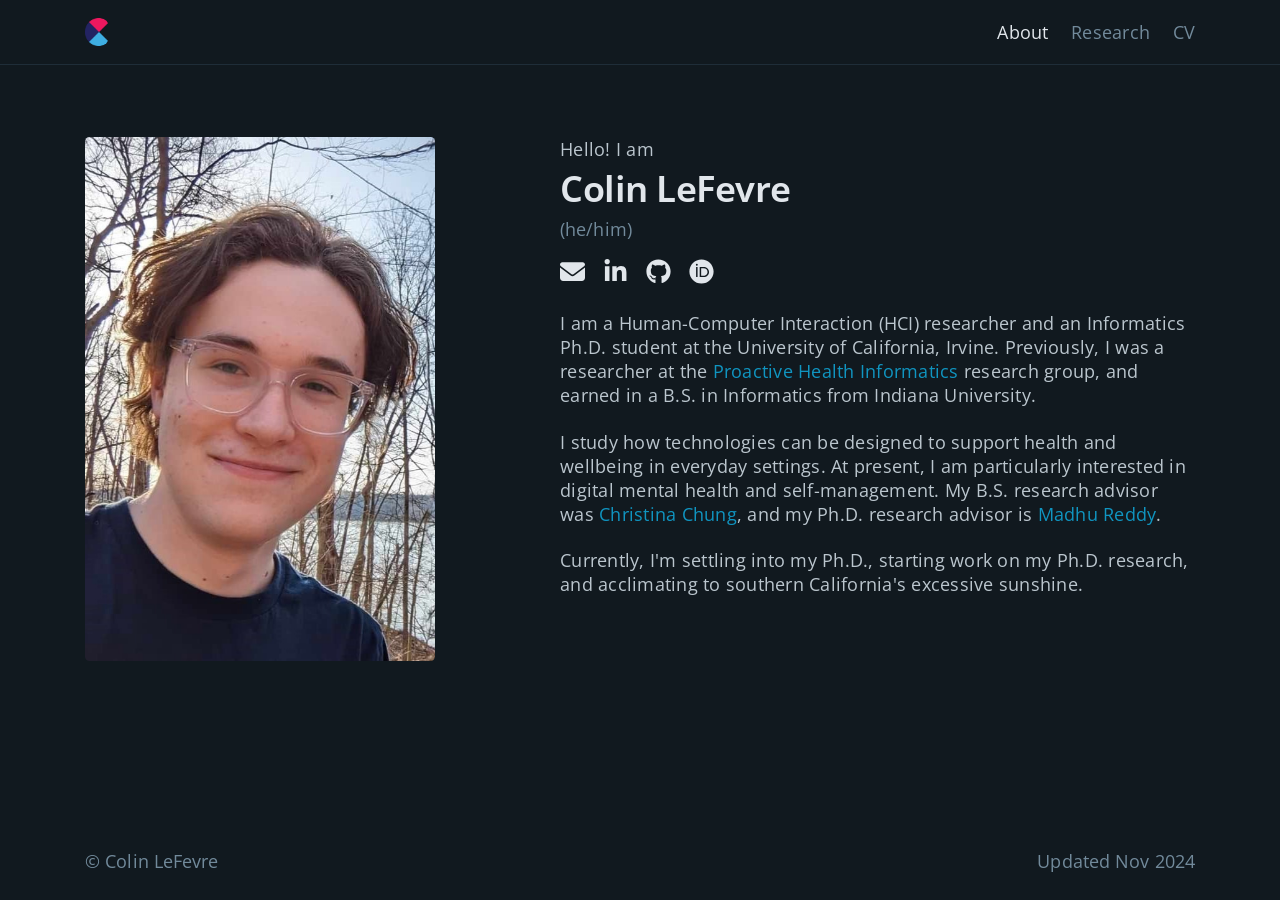
==== index.html @ 342cfa34 "Update from https://github.com/col-lefevre/website-v3/commit/71563615bba9ad2c81a0451882bc8a765fb5120" ====
<!DOCTYPE html>
<html lang="en">
    <head>
        
<meta charset="utf-8"/>
<meta http-equiv="X-UA-Compatible" content="IE=edge">
<meta name="viewport" content="width=device-width, initial-scale=1">
<meta name="description" content="Colin LeFevre's personal website">
<meta name="author" content="Colin LeFevre">


<link rel="icon" type="image/x-icon" href="/assets/images/favicon.ico">
<title>Colin LeFevre</title>


<link rel="stylesheet" href="/css/bootstrap-grid.css">
<link rel="stylesheet" href="/css/base.css">
<link rel="stylesheet" href="/css/navbar.css">
<link rel="stylesheet" href="/css/footer.css">



    <link rel="stylesheet" href="/css/index.css">




<script src="/js/navbar.js" defer></script>
    </head>
    <body>
        <header>
<nav class="desktop tablet" aria-label="Main menu">
    <div class="container-fluid nav-border">
        <div class="container">
            <div class="nav-container">
                <div class="nav-img">
                    <img src="/assets/images/favicon.png" alt="stylized letter C logo">
                </div>
                

<ul class="nav-links">
    
        <li>
            <a href="/" class="active" aria-current="page">About</a>
        </li>
    
        <li>
            <a href="/research" class="" aria-current="false">Research</a>
        </li>
    
    <li>
        <a href="/assets/pdfs/Colin_LeFevre_CV.pdf" target="_blank" rel="noopener noreferrer" aria-label="Curriculum Vitae, opens PDF in new tab">CV</a>
    </li>
</ul>
            </div>
        </div>
    </div>
</nav>


<nav class="mobile" aria-label="Main menu">
    
    <div class="container nav-border" id="mobile-nav-wrap">
        <div class="nav-container">
            <div class="nav-img">
                <img src="/assets/images/favicon.png" alt="stylized letter C logo">
            </div>
            <div id="nav-mobile-bars">
                <svg class="svg-nav" xmlns="http://www.w3.org/2000/svg" viewBox="0 0 448 512" aria-hidden="true">
    <path opacity="1" fill="currentColor" d="M0 96C0 78.3 14.3 64 32 64H416c17.7 0 32 14.3 32 32s-14.3 32-32 32H32C14.3 128 0 113.7 0 96zM0 256c0-17.7 14.3-32 32-32H416c17.7 0 32 14.3 32 32s-14.3 32-32 32H32c-17.7 0-32-14.3-32-32zM448 416c0 17.7-14.3 32-32 32H32c-17.7 0-32-14.3-32-32s14.3-32 32-32H416c17.7 0 32 14.3 32 32z"/>
</svg>
            </div>
        </div>
    </div>
    
    <div id="mobile-nav-spacer"></div>
    
    <div id="popout" class="container hide">
        <div id="nav-mobile-x">
            <svg class="svg-nav" xmlns="http://www.w3.org/2000/svg" viewBox="0 0 384 512" aria-hidden="true">
    <path fill="currentColor" opacity="1" d="M342.6 150.6c12.5-12.5 12.5-32.8 0-45.3s-32.8-12.5-45.3 0L192 210.7 86.6 105.4c-12.5-12.5-32.8-12.5-45.3 0s-12.5 32.8 0 45.3L146.7 256 41.4 361.4c-12.5 12.5-12.5 32.8 0 45.3s32.8 12.5 45.3 0L192 301.3 297.4 406.6c12.5 12.5 32.8 12.5 45.3 0s12.5-32.8 0-45.3L237.3 256 342.6 150.6z"/>
</svg>
        </div>
        

<ul class="nav-links">
    
        <li>
            <a href="/" class="active" aria-current="page">About</a>
        </li>
    
        <li>
            <a href="/research" class="" aria-current="false">Research</a>
        </li>
    
    <li>
        <a href="/assets/pdfs/Colin_LeFevre_CV.pdf" target="_blank" rel="noopener noreferrer" aria-label="Curriculum Vitae, opens PDF in new tab">CV</a>
    </li>
</ul>
    </div>
</nav></header>
        <main>
            <div class="container" id="content-wrap">
                










<div class="row desktop">
    <div class="col-lg-4">
        <img src="assets/images/headshot/2x3.jpg" class="img-fluid" alt="Colin LeFevre standing in a forest on a sunny day">
    </div>
    <div class="col-lg-7 offset-1">
        
    <h1>
        <div class="intro">
            <p>Hello! I am</p>
            <div class="h1">Colin LeFevre</div>
            <div class="subtitle">(he/him)</div>
        </div class="intro">
    </h1>

        
    <div class="icons">
        <a href="mailto:lefevrec@uci.edu" title="Email"><svg class="svg-general" xmlns="http://www.w3.org/2000/svg" height="16" width="16" viewBox="0 0 512 512" aria-hidden="true">
    <path fill="currentColor" opacity="1" d="M48 64C21.5 64 0 85.5 0 112c0 15.1 7.1 29.3 19.2 38.4L236.8 313.6c11.4 8.5 27 8.5 38.4 0L492.8 150.4c12.1-9.1 19.2-23.3 19.2-38.4c0-26.5-21.5-48-48-48H48zM0 176V384c0 35.3 28.7 64 64 64H448c35.3 0 64-28.7 64-64V176L294.4 339.2c-22.8 17.1-54 17.1-76.8 0L0 176z"/>
</svg>
            <span class="sr-only">Email</span></a>
        <a href="https://www.linkedin.com/in/colin-lefevre/" title="LinkedIn"><svg class="svg-general" xmlns="http://www.w3.org/2000/svg" height="16" width="14" viewBox="0 0 448 512" aria-hidden="true">
    <path fill="currentColor" opacity="1" d="M100.3 448H7.4V148.9h92.9zM53.8 108.1C24.1 108.1 0 83.5 0 53.8a53.8 53.8 0 0 1 107.6 0c0 29.7-24.1 54.3-53.8 54.3zM447.9 448h-92.7V302.4c0-34.7-.7-79.2-48.3-79.2-48.3 0-55.7 37.7-55.7 76.7V448h-92.8V148.9h89.1v40.8h1.3c12.4-23.5 42.7-48.3 87.9-48.3 94 0 111.3 61.9 111.3 142.3V448z"/>
</svg>
            <span class="sr-only">LinkedIn</span></a>
        <a href="https://github.com/col-lefevre" title="Github"><svg xmlns="http://www.w3.org/2000/svg" height="16" width="15.5" viewBox="0 0 496 512" class="svg-general" aria-hidden="true">
    <path fill="currentColor" opacity="1" d="M165.9 397.4c0 2-2.3 3.6-5.2 3.6-3.3 .3-5.6-1.3-5.6-3.6 0-2 2.3-3.6 5.2-3.6 3-.3 5.6 1.3 5.6 3.6zm-31.1-4.5c-.7 2 1.3 4.3 4.3 4.9 2.6 1 5.6 0 6.2-2s-1.3-4.3-4.3-5.2c-2.6-.7-5.5 .3-6.2 2.3zm44.2-1.7c-2.9 .7-4.9 2.6-4.6 4.9 .3 2 2.9 3.3 5.9 2.6 2.9-.7 4.9-2.6 4.6-4.6-.3-1.9-3-3.2-5.9-2.9zM244.8 8C106.1 8 0 113.3 0 252c0 110.9 69.8 205.8 169.5 239.2 12.8 2.3 17.3-5.6 17.3-12.1 0-6.2-.3-40.4-.3-61.4 0 0-70 15-84.7-29.8 0 0-11.4-29.1-27.8-36.6 0 0-22.9-15.7 1.6-15.4 0 0 24.9 2 38.6 25.8 21.9 38.6 58.6 27.5 72.9 20.9 2.3-16 8.8-27.1 16-33.7-55.9-6.2-112.3-14.3-112.3-110.5 0-27.5 7.6-41.3 23.6-58.9-2.6-6.5-11.1-33.3 2.6-67.9 20.9-6.5 69 27 69 27 20-5.6 41.5-8.5 62.8-8.5s42.8 2.9 62.8 8.5c0 0 48.1-33.6 69-27 13.7 34.7 5.2 61.4 2.6 67.9 16 17.7 25.8 31.5 25.8 58.9 0 96.5-58.9 104.2-114.8 110.5 9.2 7.9 17 22.9 17 46.4 0 33.7-.3 75.4-.3 83.6 0 6.5 4.6 14.4 17.3 12.1C428.2 457.8 496 362.9 496 252 496 113.3 383.5 8 244.8 8zM97.2 352.9c-1.3 1-1 3.3 .7 5.2 1.6 1.6 3.9 2.3 5.2 1 1.3-1 1-3.3-.7-5.2-1.6-1.6-3.9-2.3-5.2-1zm-10.8-8.1c-.7 1.3 .3 2.9 2.3 3.9 1.6 1 3.6 .7 4.3-.7 .7-1.3-.3-2.9-2.3-3.9-2-.6-3.6-.3-4.3 .7zm32.4 35.6c-1.6 1.3-1 4.3 1.3 6.2 2.3 2.3 5.2 2.6 6.5 1 1.3-1.3 .7-4.3-1.3-6.2-2.2-2.3-5.2-2.6-6.5-1zm-11.4-14.7c-1.6 1-1.6 3.6 0 5.9 1.6 2.3 4.3 3.3 5.6 2.3 1.6-1.3 1.6-3.9 0-6.2-1.4-2.3-4-3.3-5.6-2z"/>
</svg>
            <span class="sr-only">Github</span></a>
        <a href="https://orcid.org/0000-0001-6453-7251" title="ORCID"><svg class="svg-general" xmlns="http://www.w3.org/2000/svg" height="16" width="16" viewBox="0 0 512 512" aria-hidden="true">
    <path fill="currentColor" opacity="1" d="M294.8 188.2h-45.9V342h47.5c67.6 0 83.1-51.3 83.1-76.9 0-41.6-26.5-76.9-84.7-76.9zM256 8C119 8 8 119 8 256s111 248 248 248 248-111 248-248S393 8 256 8zm-80.8 360.8h-29.8v-207.5h29.8zm-14.9-231.1a19.6 19.6 0 1 1 19.6-19.6 19.6 19.6 0 0 1 -19.6 19.6zM300 369h-81V161.3h80.6c76.7 0 110.4 54.8 110.4 103.9C410 318.4 368.4 369 300 369z"/>
</svg>
            <span class="sr-only">ORCID</span></a>
    </div class="icons">

        
    <div class="desc">
        <p>I am a Human-Computer Interaction (HCI) researcher and an Informatics Ph.D. student at the University of California, Irvine. Previously, I was a researcher at the <a href="https://prohealth.luddy.indiana.edu/">Proactive Health Informatics</a> research group, and earned in a B.S. in Informatics from Indiana University.</p>

        <p>I study how technologies can be designed to support health and wellbeing in everyday settings. At present, I am particularly interested in digital mental health and self-management. My B.S. research advisor was <a href="http://cfchung.com">Christina Chung</a>, and my Ph.D. research advisor is <a href="https://www.informatics.uci.edu/explore/faculty-profiles/madhu-reddy/">Madhu Reddy</a>.</p>

        <p>Currently, I'm settling into my Ph.D., starting work on my Ph.D. research, and acclimating to southern California's excessive sunshine.</p>
    </div>

    </div>
</div>


<div class="row tablet">
    <div class="col-sm-5">
        <img src="assets/images/headshot/1x1.jpg" class="img-fluid" alt="Colin LeFevre standing in a forest on a sunny day">
    </div>
    <div class="col-sm-6 offset-1">
        <div class="vertical-center">
            
    <h1>
        <div class="intro">
            <p>Hello! I am</p>
            <div class="h1">Colin LeFevre</div>
            <div class="subtitle">(he/him)</div>
        </div class="intro">
    </h1>

            
    <div class="icons">
        <a href="mailto:lefevrec@uci.edu" title="Email"><svg class="svg-general" xmlns="http://www.w3.org/2000/svg" height="16" width="16" viewBox="0 0 512 512" aria-hidden="true">
    <path fill="currentColor" opacity="1" d="M48 64C21.5 64 0 85.5 0 112c0 15.1 7.1 29.3 19.2 38.4L236.8 313.6c11.4 8.5 27 8.5 38.4 0L492.8 150.4c12.1-9.1 19.2-23.3 19.2-38.4c0-26.5-21.5-48-48-48H48zM0 176V384c0 35.3 28.7 64 64 64H448c35.3 0 64-28.7 64-64V176L294.4 339.2c-22.8 17.1-54 17.1-76.8 0L0 176z"/>
</svg>
            <span class="sr-only">Email</span></a>
        <a href="https://www.linkedin.com/in/colin-lefevre/" title="LinkedIn"><svg class="svg-general" xmlns="http://www.w3.org/2000/svg" height="16" width="14" viewBox="0 0 448 512" aria-hidden="true">
    <path fill="currentColor" opacity="1" d="M100.3 448H7.4V148.9h92.9zM53.8 108.1C24.1 108.1 0 83.5 0 53.8a53.8 53.8 0 0 1 107.6 0c0 29.7-24.1 54.3-53.8 54.3zM447.9 448h-92.7V302.4c0-34.7-.7-79.2-48.3-79.2-48.3 0-55.7 37.7-55.7 76.7V448h-92.8V148.9h89.1v40.8h1.3c12.4-23.5 42.7-48.3 87.9-48.3 94 0 111.3 61.9 111.3 142.3V448z"/>
</svg>
            <span class="sr-only">LinkedIn</span></a>
        <a href="https://github.com/col-lefevre" title="Github"><svg xmlns="http://www.w3.org/2000/svg" height="16" width="15.5" viewBox="0 0 496 512" class="svg-general" aria-hidden="true">
    <path fill="currentColor" opacity="1" d="M165.9 397.4c0 2-2.3 3.6-5.2 3.6-3.3 .3-5.6-1.3-5.6-3.6 0-2 2.3-3.6 5.2-3.6 3-.3 5.6 1.3 5.6 3.6zm-31.1-4.5c-.7 2 1.3 4.3 4.3 4.9 2.6 1 5.6 0 6.2-2s-1.3-4.3-4.3-5.2c-2.6-.7-5.5 .3-6.2 2.3zm44.2-1.7c-2.9 .7-4.9 2.6-4.6 4.9 .3 2 2.9 3.3 5.9 2.6 2.9-.7 4.9-2.6 4.6-4.6-.3-1.9-3-3.2-5.9-2.9zM244.8 8C106.1 8 0 113.3 0 252c0 110.9 69.8 205.8 169.5 239.2 12.8 2.3 17.3-5.6 17.3-12.1 0-6.2-.3-40.4-.3-61.4 0 0-70 15-84.7-29.8 0 0-11.4-29.1-27.8-36.6 0 0-22.9-15.7 1.6-15.4 0 0 24.9 2 38.6 25.8 21.9 38.6 58.6 27.5 72.9 20.9 2.3-16 8.8-27.1 16-33.7-55.9-6.2-112.3-14.3-112.3-110.5 0-27.5 7.6-41.3 23.6-58.9-2.6-6.5-11.1-33.3 2.6-67.9 20.9-6.5 69 27 69 27 20-5.6 41.5-8.5 62.8-8.5s42.8 2.9 62.8 8.5c0 0 48.1-33.6 69-27 13.7 34.7 5.2 61.4 2.6 67.9 16 17.7 25.8 31.5 25.8 58.9 0 96.5-58.9 104.2-114.8 110.5 9.2 7.9 17 22.9 17 46.4 0 33.7-.3 75.4-.3 83.6 0 6.5 4.6 14.4 17.3 12.1C428.2 457.8 496 362.9 496 252 496 113.3 383.5 8 244.8 8zM97.2 352.9c-1.3 1-1 3.3 .7 5.2 1.6 1.6 3.9 2.3 5.2 1 1.3-1 1-3.3-.7-5.2-1.6-1.6-3.9-2.3-5.2-1zm-10.8-8.1c-.7 1.3 .3 2.9 2.3 3.9 1.6 1 3.6 .7 4.3-.7 .7-1.3-.3-2.9-2.3-3.9-2-.6-3.6-.3-4.3 .7zm32.4 35.6c-1.6 1.3-1 4.3 1.3 6.2 2.3 2.3 5.2 2.6 6.5 1 1.3-1.3 .7-4.3-1.3-6.2-2.2-2.3-5.2-2.6-6.5-1zm-11.4-14.7c-1.6 1-1.6 3.6 0 5.9 1.6 2.3 4.3 3.3 5.6 2.3 1.6-1.3 1.6-3.9 0-6.2-1.4-2.3-4-3.3-5.6-2z"/>
</svg>
            <span class="sr-only">Github</span></a>
        <a href="https://orcid.org/0000-0001-6453-7251" title="ORCID"><svg class="svg-general" xmlns="http://www.w3.org/2000/svg" height="16" width="16" viewBox="0 0 512 512" aria-hidden="true">
    <path fill="currentColor" opacity="1" d="M294.8 188.2h-45.9V342h47.5c67.6 0 83.1-51.3 83.1-76.9 0-41.6-26.5-76.9-84.7-76.9zM256 8C119 8 8 119 8 256s111 248 248 248 248-111 248-248S393 8 256 8zm-80.8 360.8h-29.8v-207.5h29.8zm-14.9-231.1a19.6 19.6 0 1 1 19.6-19.6 19.6 19.6 0 0 1 -19.6 19.6zM300 369h-81V161.3h80.6c76.7 0 110.4 54.8 110.4 103.9C410 318.4 368.4 369 300 369z"/>
</svg>
            <span class="sr-only">ORCID</span></a>
    </div class="icons">

        </div>
    </div>
    <div class="col-sm-12">
        
    <div class="desc">
        <p>I am a Human-Computer Interaction (HCI) researcher and an Informatics Ph.D. student at the University of California, Irvine. Previously, I was a researcher at the <a href="https://prohealth.luddy.indiana.edu/">Proactive Health Informatics</a> research group, and earned in a B.S. in Informatics from Indiana University.</p>

        <p>I study how technologies can be designed to support health and wellbeing in everyday settings. At present, I am particularly interested in digital mental health and self-management. My B.S. research advisor was <a href="http://cfchung.com">Christina Chung</a>, and my Ph.D. research advisor is <a href="https://www.informatics.uci.edu/explore/faculty-profiles/madhu-reddy/">Madhu Reddy</a>.</p>

        <p>Currently, I'm settling into my Ph.D., starting work on my Ph.D. research, and acclimating to southern California's excessive sunshine.</p>
    </div>

    </div>
</div>


<div class="row mobile">
    <div class="col-12">
        <img src="assets/images/headshot/16x9.jpg" class="img-fluid" alt="Colin LeFevre standing in a forest on a sunny day">
    </div>
    <div class="col-12">
        
    <h1>
        <div class="intro">
            <p>Hello! I am</p>
            <div class="h1">Colin LeFevre</div>
            <div class="subtitle">(he/him)</div>
        </div class="intro">
    </h1>

        
    <div class="icons">
        <a href="mailto:lefevrec@uci.edu" title="Email"><svg class="svg-general" xmlns="http://www.w3.org/2000/svg" height="16" width="16" viewBox="0 0 512 512" aria-hidden="true">
    <path fill="currentColor" opacity="1" d="M48 64C21.5 64 0 85.5 0 112c0 15.1 7.1 29.3 19.2 38.4L236.8 313.6c11.4 8.5 27 8.5 38.4 0L492.8 150.4c12.1-9.1 19.2-23.3 19.2-38.4c0-26.5-21.5-48-48-48H48zM0 176V384c0 35.3 28.7 64 64 64H448c35.3 0 64-28.7 64-64V176L294.4 339.2c-22.8 17.1-54 17.1-76.8 0L0 176z"/>
</svg>
            <span class="sr-only">Email</span></a>
        <a href="https://www.linkedin.com/in/colin-lefevre/" title="LinkedIn"><svg class="svg-general" xmlns="http://www.w3.org/2000/svg" height="16" width="14" viewBox="0 0 448 512" aria-hidden="true">
    <path fill="currentColor" opacity="1" d="M100.3 448H7.4V148.9h92.9zM53.8 108.1C24.1 108.1 0 83.5 0 53.8a53.8 53.8 0 0 1 107.6 0c0 29.7-24.1 54.3-53.8 54.3zM447.9 448h-92.7V302.4c0-34.7-.7-79.2-48.3-79.2-48.3 0-55.7 37.7-55.7 76.7V448h-92.8V148.9h89.1v40.8h1.3c12.4-23.5 42.7-48.3 87.9-48.3 94 0 111.3 61.9 111.3 142.3V448z"/>
</svg>
            <span class="sr-only">LinkedIn</span></a>
        <a href="https://github.com/col-lefevre" title="Github"><svg xmlns="http://www.w3.org/2000/svg" height="16" width="15.5" viewBox="0 0 496 512" class="svg-general" aria-hidden="true">
    <path fill="currentColor" opacity="1" d="M165.9 397.4c0 2-2.3 3.6-5.2 3.6-3.3 .3-5.6-1.3-5.6-3.6 0-2 2.3-3.6 5.2-3.6 3-.3 5.6 1.3 5.6 3.6zm-31.1-4.5c-.7 2 1.3 4.3 4.3 4.9 2.6 1 5.6 0 6.2-2s-1.3-4.3-4.3-5.2c-2.6-.7-5.5 .3-6.2 2.3zm44.2-1.7c-2.9 .7-4.9 2.6-4.6 4.9 .3 2 2.9 3.3 5.9 2.6 2.9-.7 4.9-2.6 4.6-4.6-.3-1.9-3-3.2-5.9-2.9zM244.8 8C106.1 8 0 113.3 0 252c0 110.9 69.8 205.8 169.5 239.2 12.8 2.3 17.3-5.6 17.3-12.1 0-6.2-.3-40.4-.3-61.4 0 0-70 15-84.7-29.8 0 0-11.4-29.1-27.8-36.6 0 0-22.9-15.7 1.6-15.4 0 0 24.9 2 38.6 25.8 21.9 38.6 58.6 27.5 72.9 20.9 2.3-16 8.8-27.1 16-33.7-55.9-6.2-112.3-14.3-112.3-110.5 0-27.5 7.6-41.3 23.6-58.9-2.6-6.5-11.1-33.3 2.6-67.9 20.9-6.5 69 27 69 27 20-5.6 41.5-8.5 62.8-8.5s42.8 2.9 62.8 8.5c0 0 48.1-33.6 69-27 13.7 34.7 5.2 61.4 2.6 67.9 16 17.7 25.8 31.5 25.8 58.9 0 96.5-58.9 104.2-114.8 110.5 9.2 7.9 17 22.9 17 46.4 0 33.7-.3 75.4-.3 83.6 0 6.5 4.6 14.4 17.3 12.1C428.2 457.8 496 362.9 496 252 496 113.3 383.5 8 244.8 8zM97.2 352.9c-1.3 1-1 3.3 .7 5.2 1.6 1.6 3.9 2.3 5.2 1 1.3-1 1-3.3-.7-5.2-1.6-1.6-3.9-2.3-5.2-1zm-10.8-8.1c-.7 1.3 .3 2.9 2.3 3.9 1.6 1 3.6 .7 4.3-.7 .7-1.3-.3-2.9-2.3-3.9-2-.6-3.6-.3-4.3 .7zm32.4 35.6c-1.6 1.3-1 4.3 1.3 6.2 2.3 2.3 5.2 2.6 6.5 1 1.3-1.3 .7-4.3-1.3-6.2-2.2-2.3-5.2-2.6-6.5-1zm-11.4-14.7c-1.6 1-1.6 3.6 0 5.9 1.6 2.3 4.3 3.3 5.6 2.3 1.6-1.3 1.6-3.9 0-6.2-1.4-2.3-4-3.3-5.6-2z"/>
</svg>
            <span class="sr-only">Github</span></a>
        <a href="https://orcid.org/0000-0001-6453-7251" title="ORCID"><svg class="svg-general" xmlns="http://www.w3.org/2000/svg" height="16" width="16" viewBox="0 0 512 512" aria-hidden="true">
    <path fill="currentColor" opacity="1" d="M294.8 188.2h-45.9V342h47.5c67.6 0 83.1-51.3 83.1-76.9 0-41.6-26.5-76.9-84.7-76.9zM256 8C119 8 8 119 8 256s111 248 248 248 248-111 248-248S393 8 256 8zm-80.8 360.8h-29.8v-207.5h29.8zm-14.9-231.1a19.6 19.6 0 1 1 19.6-19.6 19.6 19.6 0 0 1 -19.6 19.6zM300 369h-81V161.3h80.6c76.7 0 110.4 54.8 110.4 103.9C410 318.4 368.4 369 300 369z"/>
</svg>
            <span class="sr-only">ORCID</span></a>
    </div class="icons">

        
    <div class="desc">
        <p>I am a Human-Computer Interaction (HCI) researcher and an Informatics Ph.D. student at the University of California, Irvine. Previously, I was a researcher at the <a href="https://prohealth.luddy.indiana.edu/">Proactive Health Informatics</a> research group, and earned in a B.S. in Informatics from Indiana University.</p>

        <p>I study how technologies can be designed to support health and wellbeing in everyday settings. At present, I am particularly interested in digital mental health and self-management. My B.S. research advisor was <a href="http://cfchung.com">Christina Chung</a>, and my Ph.D. research advisor is <a href="https://www.informatics.uci.edu/explore/faculty-profiles/madhu-reddy/">Madhu Reddy</a>.</p>

        <p>Currently, I'm settling into my Ph.D., starting work on my Ph.D. research, and acclimating to southern California's excessive sunshine.</p>
    </div>

    </div>
</div>
            </div>
        </main>
        <footer><div class="container">
    <div class="row-xs12">
        <div class="footer-flex">
            <div>&copy; Colin LeFevre</div>
            <div>Updated Nov 2024</div>
        </div>
    </div>
</div></footer>
    </main>
</body>
</html>
---- css/base.css ----
/* Fonts */
:root {
    --background-color: #11191f;
    --border-color: #1f2d38;
    --popout-color: #141e26;
    --text-color: #bbc6ce;
    --subtitle-color: #728a9b;
    --subtitle-hover-color: #86a2b6;
    --heading-color: #e1e6eb;
    --heading-hover-color: #fff;
    --link-color: #1095c1;
    --link-hover-color: #19b3e6;
    --button-color: #4f6372;
    --button-hover-color: #5f788b;
    --main-font-size: 18px;
    --nav-gap: 1.25rem;
    --transition-delay: 0.2s;
    --transition-style: ease-in-out;
    /* Colors from PicoCSS Dark mode */
    /* 
    Old subtitle: #596b78
    Old subtitle hover: #73828c, 
    */
}

@font-face {
    font-family: "OpenSans-Var";
    src: url("../assets/fonts/OpenSans-VariableFont_wdth,wght.ttf") format("truetype");
    font-display: swap;
}

html {
    background-color: var(--background-color);
    font-family: "OpenSans-Var", sans-serif;
}

body {
    font-size: 1rem;
    color: var(--text-color);
    font-variation-settings: "wght" 400, "wdth" 100;
    letter-spacing: 0.25px;
    margin: 0px;
}

nav {
    font-size: 1rem;
}

.subtitle {
    color: var(--subtitle-color);
    letter-spacing: 0.1px;
    /* Inherits rest from <body> */
}

.h1 {
    font-size: 2rem;
    color: var(--heading-color);
    font-variation-settings: "wght" 650, "wdth" 100;
    letter-spacing: -0.5px;
    display: block;
}

.h2 {
    font-size: 1.5rem;
    color: var(--heading-color);
    font-variation-settings: "wght" 550, "wdth" 100;
    letter-spacing: -0.5px;
    display: block;
}

a {
    color: var(--link-color);
    text-decoration: none;
    transition: all var(--transition-delay) var(--transition-style);
}

a:hover {
    color: var(--link-hover-color);
}

/* BOOTSTRAP GRID HELPERS
 
Mobile - "extra small", <576px
Tablet - "small + medium", <992px & >=576px
Desktop - "large + extra large"+, >=992px

https://getbootstrap.com/docs/4.0/layout/grid/
*/

.mobile {
    display: none;
}

.tablet {
    display: none;
}

.desktop {
    display: none;
}

/* Desktop */
@media (min-width: 992px) {
    .desktop {
        display: flex;
    }
    html {
        font-size: calc(var(--main-font-size) * 1);
    }
    #content-wrap {
        margin-top: 4rem;
    }
}

/* Tablet */
@media (min-width: 576px) and (max-width: 991px) {
    .tablet {
        display: flex;
    }
    html {
        font-size: calc(var(--main-font-size) * 1);
    }
    #content-wrap {
        margin-top: 3rem;
    }
}

/* Mobile */
@media (max-width: 575px) {
    .mobile {
        display: flex;
    }
    html {
        font-size: calc(var(--main-font-size) * 0.9);
    }
    #content-wrap {
        margin-top: 2rem;
    }
}

/* IMAGES */
img {
    border-radius: 0.25rem;
}

.tablet img,
.mobile img {
    border-radius: 0.5rem;
}

.img-fluid {
    max-width: 100%;
    height: auto;
    object-fit: cover;
}

/* DEPRECATED - Can't get to work on Firefox :( */
/* .crop-1x1 {
    aspect-ratio: 1 / 1;
}

.crop-3x2 {
    aspect-ratio: 3 / 2;
}

.crop-2x3 {
    aspect-ratio: 2 / 3;
}

.crop-16x9 {
    aspect-ratio: 16 / 9;
} */

/* MISC */
p {
    margin: 1.25rem 0rem;
}

.vertical-center {
    height: 100%;
    justify-content: center;
    display: flex;
    flex-direction: column;
}

/* SCROLLBAR */
/* WebKit Browsers (Chrome, Safari) */
::-webkit-scrollbar {
    width: 0.5rem; 
}

::-webkit-scrollbar-thumb {
    background-color: var(--border-color);
    border-radius: 1rem;/
}

::-webkit-scrollbar-track {
    background-color: none;
}

/* ACCESSIBILITY */
/* Source: https://kittygiraudel.com/2016/10/13/css-hide-and-seek/ */
.sr-only {
    border: 0 !important;
    clip: rect(1px, 1px, 1px, 1px) !important;
    -webkit-clip-path: inset(50%) !important;
    clip-path: inset(50%) !important;
    height: 1px !important;
    overflow: hidden !important;
    margin: -1px !important;
    padding: 0 !important;
    position: absolute !important;
    width: 1px !important;
    white-space: nowrap !important;
}

/* Reset heading tags so they can flexibly be used for screen reading */
h1, h2, h3, h4, h5, h6 {
    font-size: inherit;
    font-weight: inherit;
    margin: 0;
    padding: 0;
}

/* Visually show focus */
a:focus {
    text-decoration: underline;
}
---- css/navbar.css ----
:root {
    --mobile-nav-height: 64px;
}

/* UNIVERSAL  */
.nav-container {
    display: flex;
    flex-flow: row wrap;
    align-items: center;
    justify-content: space-between;
}

/* MOBILE VS DESKTOP */
.desktop .nav-container,
.tablet .nav-container {
    margin: 1rem 0rem;
}

.mobile .nav-container {
    margin: 0rem;
    height: calc(
        var(--mobile-nav-height) - 1.5px
    ); /* Subtract .nav-border thickness */
}

.nav-border {
    border-bottom: 1.5px solid var(--border-color);
}

.desktop .nav-links {
    display: flex;
    flex-flow: row wrap;
    align-items: center;
    gap: var(--nav-gap);
}

.mobile .nav-links {
    display: flex;
    flex-flow: column wrap;
    align-items: flex-start;
    gap: var(--nav-gap);
}

.desktop .nav-img {
    /* Width manually scaled based on desired height + PNG height */
    height: 27.5px;
    width: calc((278 / 325) * 27.5) px; /* Maybe needed for Safari? */
}

.mobile .nav-img {
    /* Width manually scaled based on desired height + PNG height */
    height: 25px;
    width: calc((278 / 325) * 27.5) px; /* Maybe needed for Safari? */
}

.nav-img img {
    width: auto; /* Needed for Safari */
    height: 100%;
}

/* LINK STYLE*/
.nav-container a,
#popout a {
    color: var(--subtitle-color);
}

.nav-container a:hover,
#popout a {
    color: var(--subtitle-hover-color);
}

.nav-container a.active,
#popout a.active {
    color: var(--heading-color);
}

.nav-container a.active:hover,
#popout a.active:hover {
    color: var(--heading-hover-color);
}

/* FLOATING MOBILE NAV */
#mobile-nav-wrap {
    position: fixed;
    top: 0;
    background-color: var(--background-color);
    z-index: 9998; /* Less than #popout */
    transition: all var(--transition-delay) var(--transition-style);
}

#mobile-nav-wrap.hide {
    top: calc(var(--mobile-nav-height) * -1);
}

#mobile-nav-spacer {
    height: var(--mobile-nav-height);
}

/* POPOUT */
#popout {
    width: 55vw;
    height: 100vh;
    position: fixed;
    top: 0;
    right: 0;
    padding-top: 1rem;
    padding-left: 2rem;

    background-color: var(--popout-color);
    z-index: 9999;

    display: flex;
    flex-flow: column wrap;
    align-items: flex-start;
    justify-content: flex-start;

    transition: all var(--transition-delay) var(--transition-style);
}

#popout.hide {
    right: -55vw;
}

#popout .nav-links {
    padding-top: 1rem;
    font-size: 1.15rem;
    font-variation-settings: "wght" 400, "wdth" 100;
    letter-spacing: 0.5px;
}

/* SVG */
.svg-nav {
    color: var(--subtitle-color);
    height: 25px;
    width: 25px;
}

/* MISC */

/* Fixes weird height issues */
#nav-mobile-bars,
#nav-mobile-x {
    display: flex;
    flex-direction: row;
    justify-content: center;
}

/* ACCESSIBILITY */
ul,
li {
    list-style: none; /* Remove bullets or numbering */
    margin: 0; /* Remove default margin */
    padding: 0; /* Remove default padding */
}

li {
    display: inline-block; /* Ensures each list item is tabbable and navigable */
}
---- css/footer.css ----
footer {
    flex-shrink: 0;
    width: 100%;
    /* Matches */
    color: var(--subtitle-color);
    letter-spacing: 0.1px;
}

main {
    flex: 1 0 auto;
}

body {
    display: flex;
    flex-direction: column;
}

html,
body {
    height: 100%;
}

.footer-flex {
    display: flex;
    width: 100%;
    flex-direction: row;
    justify-content: space-between;
    align-items: center;
    padding: 1.35rem 0rem;
    flex-grow: 0;
    flex-wrap: wrap;
}

.footer-flex div {
    /* Separate from .footer-flex to add spacing for mobile wrapping */
    /* Add up to 1.5rem */
    padding: 0.15rem 0rem;
}

.footer-border {
    border-top: 1px solid var(--border-color);
}
---- css/index.css ----
.intro {
    display: flex;
    flex-direction: column;
    justify-content: flex-start;
    gap: 0.2rem;
    align-items: flex-start;
}

.intro p {
    margin: 0;
}

.icons {
    display: flex;
    flex-direction: row;
    justify-content: flex-start;
    gap: 1rem;
    padding-top: 1rem;
}

.mobile .intro {
    padding-top: 1.25rem;
}

.svg-general {
    color: var(--heading-color);
    height: 25px;
    width: 25px;
    transition: all var(--transition-delay) var(--transition-style);
}

.mobile .svg-general {
    height: 22.5px;
    width: 22.5px;
}

.svg-general:hover {
    color: var(--heading-hover-color);
}
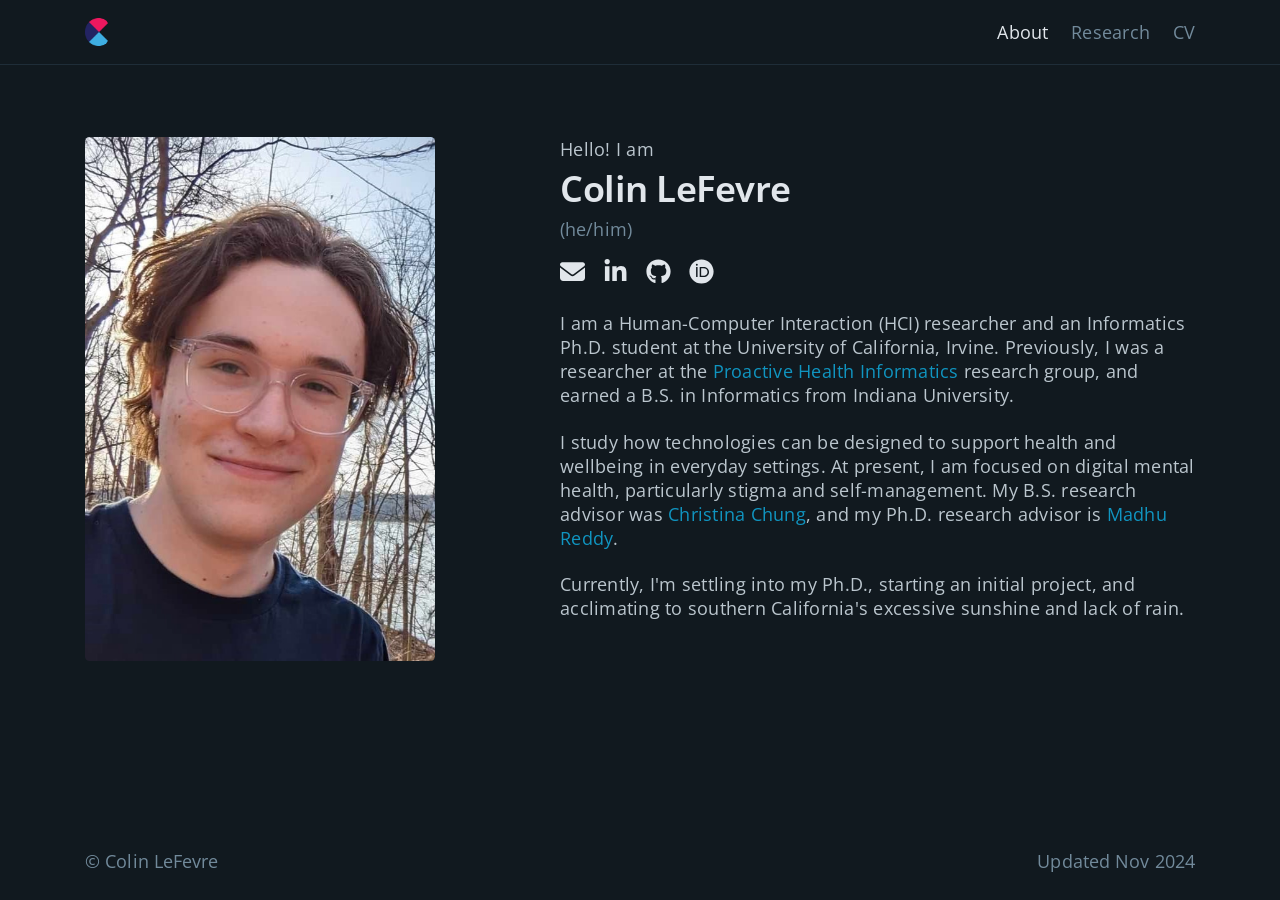
==== commit bcbaa124: "Update from https://github.com/col-lefevre/website-v3/commit/c3b8726feabd2ea2e3341350b07f91489f2d3a3" ====
--- a/index.html
+++ b/index.html
@@ -148,11 +148,11 @@
 
         
     <div class="desc">
-        <p>I am a Human-Computer Interaction (HCI) researcher and an Informatics Ph.D. student at the University of California, Irvine. Previously, I was a researcher at the <a href="https://prohealth.luddy.indiana.edu/">Proactive Health Informatics</a> research group, and earned in a B.S. in Informatics from Indiana University.</p>
-
-        <p>I study how technologies can be designed to support health and wellbeing in everyday settings. At present, I am particularly interested in digital mental health and self-management. My B.S. research advisor was <a href="http://cfchung.com">Christina Chung</a>, and my Ph.D. research advisor is <a href="https://www.informatics.uci.edu/explore/faculty-profiles/madhu-reddy/">Madhu Reddy</a>.</p>
-
-        <p>Currently, I'm settling into my Ph.D., starting work on my Ph.D. research, and acclimating to southern California's excessive sunshine.</p>
+        <p>I am a Human-Computer Interaction (HCI) researcher and an Informatics Ph.D. student at the University of California, Irvine. Previously, I was a researcher at the <a href="https://prohealth.luddy.indiana.edu/">Proactive Health Informatics</a> research group, and earned a B.S. in Informatics from Indiana University.</p>
+
+        <p>I study how technologies can be designed to support health and wellbeing in everyday settings. At present, I am focused on digital mental health, particularly stigma and self-management. My B.S. research advisor was <a href="http://cfchung.com">Christina Chung</a>, and my Ph.D. research advisor is <a href="https://www.informatics.uci.edu/explore/faculty-profiles/madhu-reddy/">Madhu Reddy</a>.</p>
+
+        <p>Currently, I'm settling into my Ph.D., starting an initial project, and acclimating to southern California's excessive sunshine and lack of rain.</p>
     </div>
 
     </div>
@@ -199,11 +199,11 @@
     <div class="col-sm-12">
         
     <div class="desc">
-        <p>I am a Human-Computer Interaction (HCI) researcher and an Informatics Ph.D. student at the University of California, Irvine. Previously, I was a researcher at the <a href="https://prohealth.luddy.indiana.edu/">Proactive Health Informatics</a> research group, and earned in a B.S. in Informatics from Indiana University.</p>
-
-        <p>I study how technologies can be designed to support health and wellbeing in everyday settings. At present, I am particularly interested in digital mental health and self-management. My B.S. research advisor was <a href="http://cfchung.com">Christina Chung</a>, and my Ph.D. research advisor is <a href="https://www.informatics.uci.edu/explore/faculty-profiles/madhu-reddy/">Madhu Reddy</a>.</p>
-
-        <p>Currently, I'm settling into my Ph.D., starting work on my Ph.D. research, and acclimating to southern California's excessive sunshine.</p>
+        <p>I am a Human-Computer Interaction (HCI) researcher and an Informatics Ph.D. student at the University of California, Irvine. Previously, I was a researcher at the <a href="https://prohealth.luddy.indiana.edu/">Proactive Health Informatics</a> research group, and earned a B.S. in Informatics from Indiana University.</p>
+
+        <p>I study how technologies can be designed to support health and wellbeing in everyday settings. At present, I am focused on digital mental health, particularly stigma and self-management. My B.S. research advisor was <a href="http://cfchung.com">Christina Chung</a>, and my Ph.D. research advisor is <a href="https://www.informatics.uci.edu/explore/faculty-profiles/madhu-reddy/">Madhu Reddy</a>.</p>
+
+        <p>Currently, I'm settling into my Ph.D., starting an initial project, and acclimating to southern California's excessive sunshine and lack of rain.</p>
     </div>
 
     </div>
@@ -246,11 +246,11 @@
 
         
     <div class="desc">
-        <p>I am a Human-Computer Interaction (HCI) researcher and an Informatics Ph.D. student at the University of California, Irvine. Previously, I was a researcher at the <a href="https://prohealth.luddy.indiana.edu/">Proactive Health Informatics</a> research group, and earned in a B.S. in Informatics from Indiana University.</p>
-
-        <p>I study how technologies can be designed to support health and wellbeing in everyday settings. At present, I am particularly interested in digital mental health and self-management. My B.S. research advisor was <a href="http://cfchung.com">Christina Chung</a>, and my Ph.D. research advisor is <a href="https://www.informatics.uci.edu/explore/faculty-profiles/madhu-reddy/">Madhu Reddy</a>.</p>
-
-        <p>Currently, I'm settling into my Ph.D., starting work on my Ph.D. research, and acclimating to southern California's excessive sunshine.</p>
+        <p>I am a Human-Computer Interaction (HCI) researcher and an Informatics Ph.D. student at the University of California, Irvine. Previously, I was a researcher at the <a href="https://prohealth.luddy.indiana.edu/">Proactive Health Informatics</a> research group, and earned a B.S. in Informatics from Indiana University.</p>
+
+        <p>I study how technologies can be designed to support health and wellbeing in everyday settings. At present, I am focused on digital mental health, particularly stigma and self-management. My B.S. research advisor was <a href="http://cfchung.com">Christina Chung</a>, and my Ph.D. research advisor is <a href="https://www.informatics.uci.edu/explore/faculty-profiles/madhu-reddy/">Madhu Reddy</a>.</p>
+
+        <p>Currently, I'm settling into my Ph.D., starting an initial project, and acclimating to southern California's excessive sunshine and lack of rain.</p>
     </div>
 
     </div>
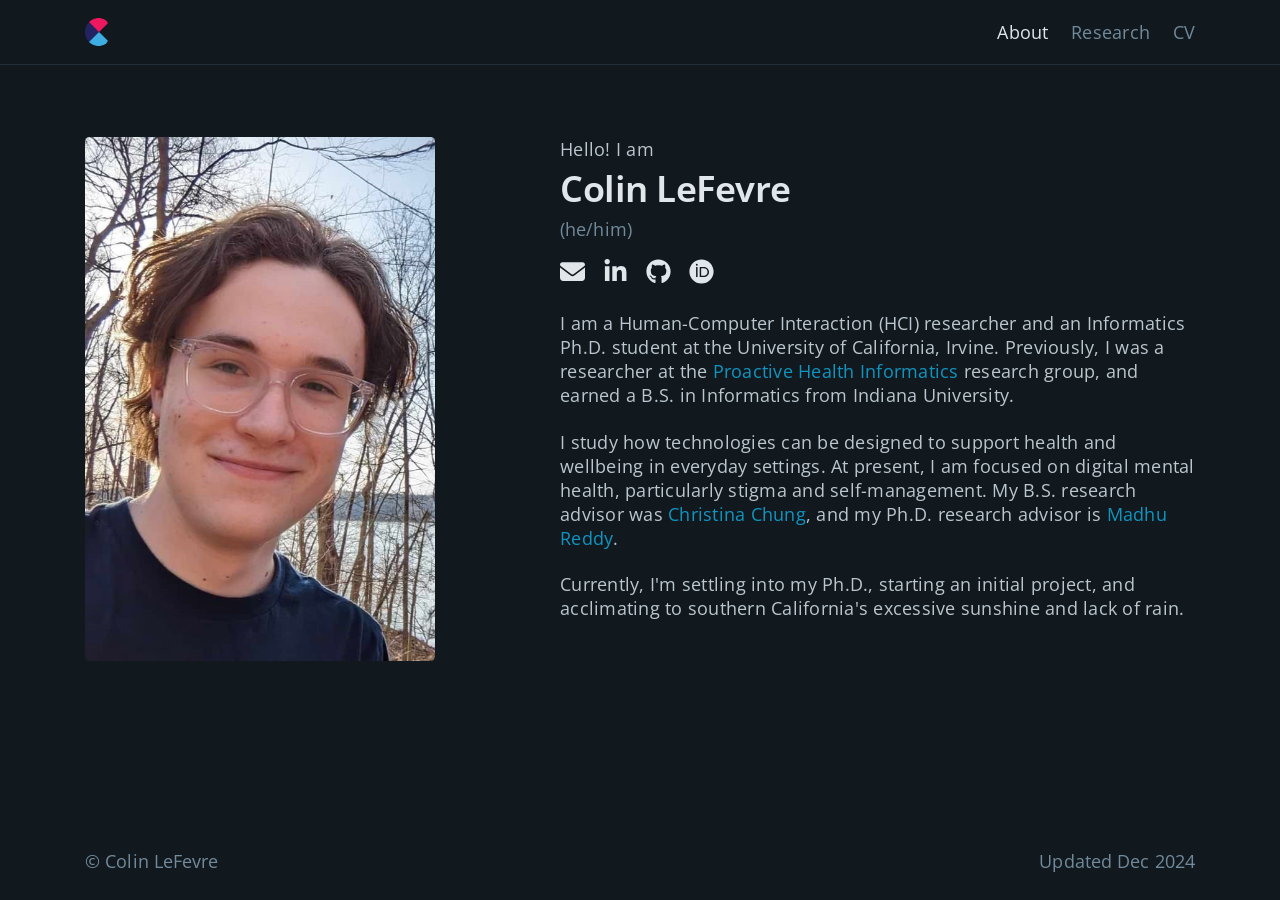
==== commit 7e91b6e9: "Update from https://github.com/col-lefevre/website-v3/commit/6cce55d29375a5fb3a086f9f8dd2e9f73bd2d44" ====
--- a/index.html
+++ b/index.html
@@ -261,7 +261,7 @@
     <div class="row-xs12">
         <div class="footer-flex">
             <div>&copy; Colin LeFevre</div>
-            <div>Updated Nov 2024</div>
+            <div>Updated Dec 2024</div>
         </div>
     </div>
 </div></footer>
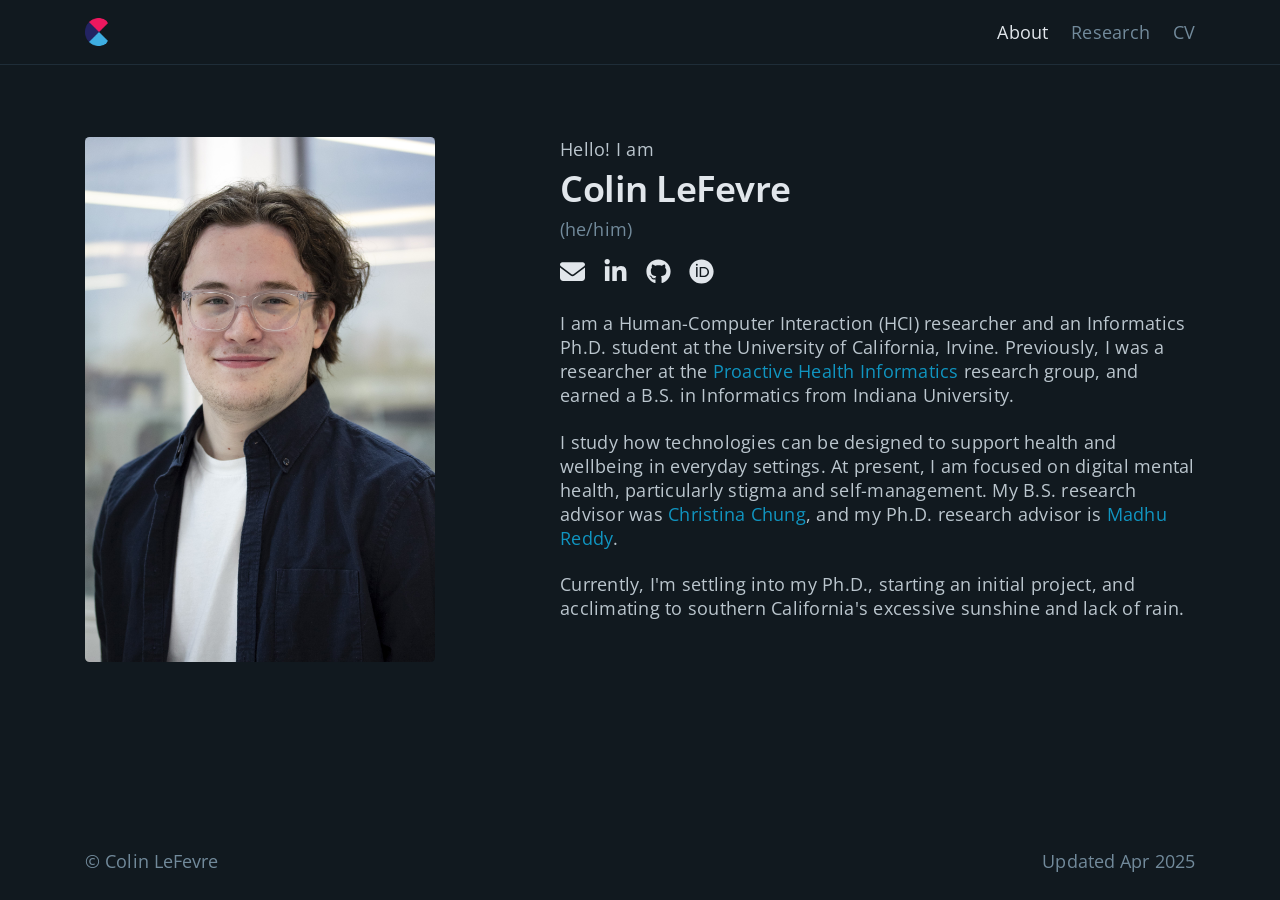
==== commit f51991bf: "Update from https://github.com/col-lefevre/website-v3/commit/87252c794b7dcbf9440b8457d2dfc9d9ad7a1b2" ====
--- a/index.html
+++ b/index.html
@@ -261,7 +261,7 @@
     <div class="row-xs12">
         <div class="footer-flex">
             <div>&copy; Colin LeFevre</div>
-            <div>Updated Dec 2024</div>
+            <div>Updated Apr 2025</div>
         </div>
     </div>
 </div></footer>
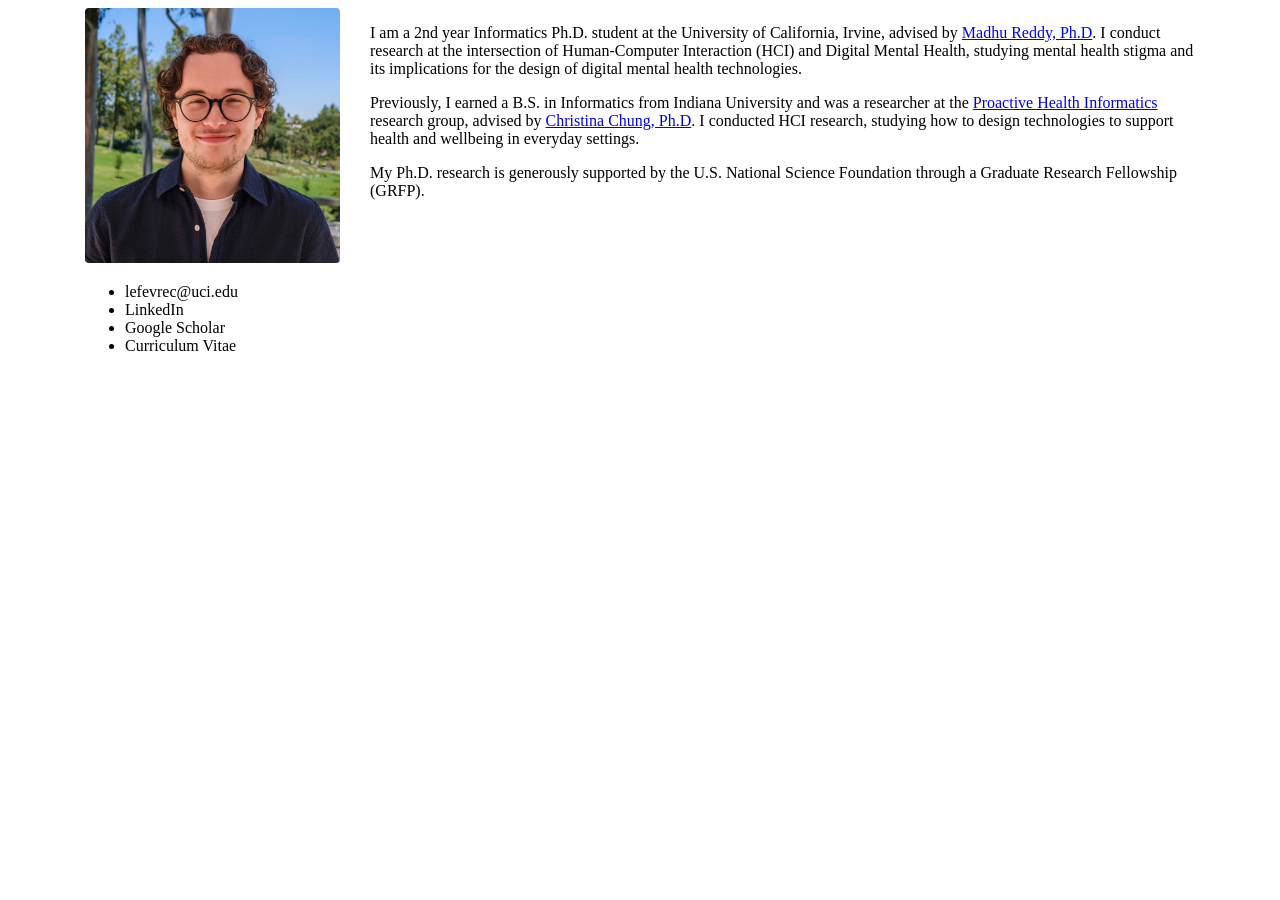
==== commit fb71f0e1: "initial commit" ====
--- a/index.html
+++ b/index.html
@@ -1,270 +1,57 @@
 <!DOCTYPE html>
 <html lang="en">
     <head>
-        
-<meta charset="utf-8"/>
-<meta http-equiv="X-UA-Compatible" content="IE=edge">
-<meta name="viewport" content="width=device-width, initial-scale=1">
-<meta name="description" content="Colin LeFevre's personal website">
-<meta name="author" content="Colin LeFevre">
+        <meta charset="utf-8" />
+        <meta http-equiv="X-UA-Compatible" content="IE=edge" />
+        <meta name="viewport" content="width=device-width, initial-scale=1" />
+        <meta name="description" content="Colin LeFevre's personal website" />
+        <meta name="author" content="Colin LeFevre" />
 
+        <!-- <link rel="icon" type="image/x-icon" href=""> -->
+        <title>Title</title>
 
-<link rel="icon" type="image/x-icon" href="/assets/images/favicon.ico">
-<title>Colin LeFevre</title>
-
-
-<link rel="stylesheet" href="/css/bootstrap-grid.css">
-<link rel="stylesheet" href="/css/base.css">
-<link rel="stylesheet" href="/css/navbar.css">
-<link rel="stylesheet" href="/css/footer.css">
-
-
-
-    <link rel="stylesheet" href="/css/index.css">
-
-
-
-
-<script src="/js/navbar.js" defer></script>
+        <link rel="stylesheet" href="./css/bootstrap-grid.css" />
+        <link rel="stylesheet" href="./css/base.css" />
     </head>
     <body>
-        <header>
-<nav class="desktop tablet" aria-label="Main menu">
-    <div class="container-fluid nav-border">
-        <div class="container">
-            <div class="nav-container">
-                <div class="nav-img">
-                    <img src="/assets/images/favicon.png" alt="stylized letter C logo">
+        <main>
+            <div class="container">
+                <div class="row">
+                    <div class="col-8 col-md-3 offset-2 offset-md-0">
+                        <img src="./assets/headshot.jpg" alt="" />
+                        <ul>
+                            <li>lefevrec@uci.edu</li>
+                            <li>LinkedIn</li>
+                            <li>Google Scholar</li>
+                            <li>Curriculum Vitae</li>
+                        </ul>
+                    </div>
+                    <div class="col-12 col-sm-9">
+                        <p>
+                            I am a 2nd year Informatics Ph.D. student at the University of California, Irvine, advised
+                            by
+                            <a href="https://www.informatics.uci.edu/explore/faculty-profiles/madhu-reddy/"
+                                >Madhu Reddy, Ph.D</a
+                            >. I conduct research at the intersection of Human-Computer Interaction (HCI) and Digital
+                            Mental Health, studying mental health stigma and its implications for the design of digital
+                            mental health technologies.
+                        </p>
+                        <p>
+                            Previously, I earned a B.S. in Informatics from Indiana University and was a researcher at
+                            the
+                            <a href="https://prohealth.luddy.indiana.edu/index.html">Proactive Health Informatics</a>
+                            research group, advised by
+                            <a href="https://people.ucsc.edu/~cfchung/">Christina Chung, Ph.D</a>. I conducted HCI
+                            research, studying how to design technologies to support health and wellbeing in everyday
+                            settings.
+                        </p>
+                        <p>
+                            My Ph.D. research is generously supported by the U.S. National Science Foundation through a
+                            Graduate Research Fellowship (GRFP).
+                        </p>
+                    </div>
                 </div>
-                
-
-<ul class="nav-links">
-    
-        <li>
-            <a href="/" class="active" aria-current="page">About</a>
-        </li>
-    
-        <li>
-            <a href="/research" class="" aria-current="false">Research</a>
-        </li>
-    
-    <li>
-        <a href="/assets/pdfs/Colin_LeFevre_CV.pdf" target="_blank" rel="noopener noreferrer" aria-label="Curriculum Vitae, opens PDF in new tab">CV</a>
-    </li>
-</ul>
-            </div>
-        </div>
-    </div>
-</nav>
-
-
-<nav class="mobile" aria-label="Main menu">
-    
-    <div class="container nav-border" id="mobile-nav-wrap">
-        <div class="nav-container">
-            <div class="nav-img">
-                <img src="/assets/images/favicon.png" alt="stylized letter C logo">
-            </div>
-            <div id="nav-mobile-bars">
-                <svg class="svg-nav" xmlns="http://www.w3.org/2000/svg" viewBox="0 0 448 512" aria-hidden="true">
-    <path opacity="1" fill="currentColor" d="M0 96C0 78.3 14.3 64 32 64H416c17.7 0 32 14.3 32 32s-14.3 32-32 32H32C14.3 128 0 113.7 0 96zM0 256c0-17.7 14.3-32 32-32H416c17.7 0 32 14.3 32 32s-14.3 32-32 32H32c-17.7 0-32-14.3-32-32zM448 416c0 17.7-14.3 32-32 32H32c-17.7 0-32-14.3-32-32s14.3-32 32-32H416c17.7 0 32 14.3 32 32z"/>
-</svg>
-            </div>
-        </div>
-    </div>
-    
-    <div id="mobile-nav-spacer"></div>
-    
-    <div id="popout" class="container hide">
-        <div id="nav-mobile-x">
-            <svg class="svg-nav" xmlns="http://www.w3.org/2000/svg" viewBox="0 0 384 512" aria-hidden="true">
-    <path fill="currentColor" opacity="1" d="M342.6 150.6c12.5-12.5 12.5-32.8 0-45.3s-32.8-12.5-45.3 0L192 210.7 86.6 105.4c-12.5-12.5-32.8-12.5-45.3 0s-12.5 32.8 0 45.3L146.7 256 41.4 361.4c-12.5 12.5-12.5 32.8 0 45.3s32.8 12.5 45.3 0L192 301.3 297.4 406.6c12.5 12.5 32.8 12.5 45.3 0s12.5-32.8 0-45.3L237.3 256 342.6 150.6z"/>
-</svg>
-        </div>
-        
-
-<ul class="nav-links">
-    
-        <li>
-            <a href="/" class="active" aria-current="page">About</a>
-        </li>
-    
-        <li>
-            <a href="/research" class="" aria-current="false">Research</a>
-        </li>
-    
-    <li>
-        <a href="/assets/pdfs/Colin_LeFevre_CV.pdf" target="_blank" rel="noopener noreferrer" aria-label="Curriculum Vitae, opens PDF in new tab">CV</a>
-    </li>
-</ul>
-    </div>
-</nav></header>
-        <main>
-            <div class="container" id="content-wrap">
-                
-
-
-
-
-
-
-
-
-
-
-<div class="row desktop">
-    <div class="col-lg-4">
-        <img src="assets/images/headshot/2x3.jpg" class="img-fluid" alt="Colin LeFevre standing in a forest on a sunny day">
-    </div>
-    <div class="col-lg-7 offset-1">
-        
-    <h1>
-        <div class="intro">
-            <p>Hello! I am</p>
-            <div class="h1">Colin LeFevre</div>
-            <div class="subtitle">(he/him)</div>
-        </div class="intro">
-    </h1>
-
-        
-    <div class="icons">
-        <a href="mailto:lefevrec@uci.edu" title="Email"><svg class="svg-general" xmlns="http://www.w3.org/2000/svg" height="16" width="16" viewBox="0 0 512 512" aria-hidden="true">
-    <path fill="currentColor" opacity="1" d="M48 64C21.5 64 0 85.5 0 112c0 15.1 7.1 29.3 19.2 38.4L236.8 313.6c11.4 8.5 27 8.5 38.4 0L492.8 150.4c12.1-9.1 19.2-23.3 19.2-38.4c0-26.5-21.5-48-48-48H48zM0 176V384c0 35.3 28.7 64 64 64H448c35.3 0 64-28.7 64-64V176L294.4 339.2c-22.8 17.1-54 17.1-76.8 0L0 176z"/>
-</svg>
-            <span class="sr-only">Email</span></a>
-        <a href="https://www.linkedin.com/in/colin-lefevre/" title="LinkedIn"><svg class="svg-general" xmlns="http://www.w3.org/2000/svg" height="16" width="14" viewBox="0 0 448 512" aria-hidden="true">
-    <path fill="currentColor" opacity="1" d="M100.3 448H7.4V148.9h92.9zM53.8 108.1C24.1 108.1 0 83.5 0 53.8a53.8 53.8 0 0 1 107.6 0c0 29.7-24.1 54.3-53.8 54.3zM447.9 448h-92.7V302.4c0-34.7-.7-79.2-48.3-79.2-48.3 0-55.7 37.7-55.7 76.7V448h-92.8V148.9h89.1v40.8h1.3c12.4-23.5 42.7-48.3 87.9-48.3 94 0 111.3 61.9 111.3 142.3V448z"/>
-</svg>
-            <span class="sr-only">LinkedIn</span></a>
-        <a href="https://github.com/col-lefevre" title="Github"><svg xmlns="http://www.w3.org/2000/svg" height="16" width="15.5" viewBox="0 0 496 512" class="svg-general" aria-hidden="true">
-    <path fill="currentColor" opacity="1" d="M165.9 397.4c0 2-2.3 3.6-5.2 3.6-3.3 .3-5.6-1.3-5.6-3.6 0-2 2.3-3.6 5.2-3.6 3-.3 5.6 1.3 5.6 3.6zm-31.1-4.5c-.7 2 1.3 4.3 4.3 4.9 2.6 1 5.6 0 6.2-2s-1.3-4.3-4.3-5.2c-2.6-.7-5.5 .3-6.2 2.3zm44.2-1.7c-2.9 .7-4.9 2.6-4.6 4.9 .3 2 2.9 3.3 5.9 2.6 2.9-.7 4.9-2.6 4.6-4.6-.3-1.9-3-3.2-5.9-2.9zM244.8 8C106.1 8 0 113.3 0 252c0 110.9 69.8 205.8 169.5 239.2 12.8 2.3 17.3-5.6 17.3-12.1 0-6.2-.3-40.4-.3-61.4 0 0-70 15-84.7-29.8 0 0-11.4-29.1-27.8-36.6 0 0-22.9-15.7 1.6-15.4 0 0 24.9 2 38.6 25.8 21.9 38.6 58.6 27.5 72.9 20.9 2.3-16 8.8-27.1 16-33.7-55.9-6.2-112.3-14.3-112.3-110.5 0-27.5 7.6-41.3 23.6-58.9-2.6-6.5-11.1-33.3 2.6-67.9 20.9-6.5 69 27 69 27 20-5.6 41.5-8.5 62.8-8.5s42.8 2.9 62.8 8.5c0 0 48.1-33.6 69-27 13.7 34.7 5.2 61.4 2.6 67.9 16 17.7 25.8 31.5 25.8 58.9 0 96.5-58.9 104.2-114.8 110.5 9.2 7.9 17 22.9 17 46.4 0 33.7-.3 75.4-.3 83.6 0 6.5 4.6 14.4 17.3 12.1C428.2 457.8 496 362.9 496 252 496 113.3 383.5 8 244.8 8zM97.2 352.9c-1.3 1-1 3.3 .7 5.2 1.6 1.6 3.9 2.3 5.2 1 1.3-1 1-3.3-.7-5.2-1.6-1.6-3.9-2.3-5.2-1zm-10.8-8.1c-.7 1.3 .3 2.9 2.3 3.9 1.6 1 3.6 .7 4.3-.7 .7-1.3-.3-2.9-2.3-3.9-2-.6-3.6-.3-4.3 .7zm32.4 35.6c-1.6 1.3-1 4.3 1.3 6.2 2.3 2.3 5.2 2.6 6.5 1 1.3-1.3 .7-4.3-1.3-6.2-2.2-2.3-5.2-2.6-6.5-1zm-11.4-14.7c-1.6 1-1.6 3.6 0 5.9 1.6 2.3 4.3 3.3 5.6 2.3 1.6-1.3 1.6-3.9 0-6.2-1.4-2.3-4-3.3-5.6-2z"/>
-</svg>
-            <span class="sr-only">Github</span></a>
-        <a href="https://orcid.org/0000-0001-6453-7251" title="ORCID"><svg class="svg-general" xmlns="http://www.w3.org/2000/svg" height="16" width="16" viewBox="0 0 512 512" aria-hidden="true">
-    <path fill="currentColor" opacity="1" d="M294.8 188.2h-45.9V342h47.5c67.6 0 83.1-51.3 83.1-76.9 0-41.6-26.5-76.9-84.7-76.9zM256 8C119 8 8 119 8 256s111 248 248 248 248-111 248-248S393 8 256 8zm-80.8 360.8h-29.8v-207.5h29.8zm-14.9-231.1a19.6 19.6 0 1 1 19.6-19.6 19.6 19.6 0 0 1 -19.6 19.6zM300 369h-81V161.3h80.6c76.7 0 110.4 54.8 110.4 103.9C410 318.4 368.4 369 300 369z"/>
-</svg>
-            <span class="sr-only">ORCID</span></a>
-    </div class="icons">
-
-        
-    <div class="desc">
-        <p>I am a Human-Computer Interaction (HCI) researcher and an Informatics Ph.D. student at the University of California, Irvine. Previously, I was a researcher at the <a href="https://prohealth.luddy.indiana.edu/">Proactive Health Informatics</a> research group, and earned a B.S. in Informatics from Indiana University.</p>
-
-        <p>I study how technologies can be designed to support health and wellbeing in everyday settings. At present, I am focused on digital mental health, particularly stigma and self-management. My B.S. research advisor was <a href="http://cfchung.com">Christina Chung</a>, and my Ph.D. research advisor is <a href="https://www.informatics.uci.edu/explore/faculty-profiles/madhu-reddy/">Madhu Reddy</a>.</p>
-
-        <p>Currently, I'm settling into my Ph.D., starting an initial project, and acclimating to southern California's excessive sunshine and lack of rain.</p>
-    </div>
-
-    </div>
-</div>
-
-
-<div class="row tablet">
-    <div class="col-sm-5">
-        <img src="assets/images/headshot/1x1.jpg" class="img-fluid" alt="Colin LeFevre standing in a forest on a sunny day">
-    </div>
-    <div class="col-sm-6 offset-1">
-        <div class="vertical-center">
-            
-    <h1>
-        <div class="intro">
-            <p>Hello! I am</p>
-            <div class="h1">Colin LeFevre</div>
-            <div class="subtitle">(he/him)</div>
-        </div class="intro">
-    </h1>
-
-            
-    <div class="icons">
-        <a href="mailto:lefevrec@uci.edu" title="Email"><svg class="svg-general" xmlns="http://www.w3.org/2000/svg" height="16" width="16" viewBox="0 0 512 512" aria-hidden="true">
-    <path fill="currentColor" opacity="1" d="M48 64C21.5 64 0 85.5 0 112c0 15.1 7.1 29.3 19.2 38.4L236.8 313.6c11.4 8.5 27 8.5 38.4 0L492.8 150.4c12.1-9.1 19.2-23.3 19.2-38.4c0-26.5-21.5-48-48-48H48zM0 176V384c0 35.3 28.7 64 64 64H448c35.3 0 64-28.7 64-64V176L294.4 339.2c-22.8 17.1-54 17.1-76.8 0L0 176z"/>
-</svg>
-            <span class="sr-only">Email</span></a>
-        <a href="https://www.linkedin.com/in/colin-lefevre/" title="LinkedIn"><svg class="svg-general" xmlns="http://www.w3.org/2000/svg" height="16" width="14" viewBox="0 0 448 512" aria-hidden="true">
-    <path fill="currentColor" opacity="1" d="M100.3 448H7.4V148.9h92.9zM53.8 108.1C24.1 108.1 0 83.5 0 53.8a53.8 53.8 0 0 1 107.6 0c0 29.7-24.1 54.3-53.8 54.3zM447.9 448h-92.7V302.4c0-34.7-.7-79.2-48.3-79.2-48.3 0-55.7 37.7-55.7 76.7V448h-92.8V148.9h89.1v40.8h1.3c12.4-23.5 42.7-48.3 87.9-48.3 94 0 111.3 61.9 111.3 142.3V448z"/>
-</svg>
-            <span class="sr-only">LinkedIn</span></a>
-        <a href="https://github.com/col-lefevre" title="Github"><svg xmlns="http://www.w3.org/2000/svg" height="16" width="15.5" viewBox="0 0 496 512" class="svg-general" aria-hidden="true">
-    <path fill="currentColor" opacity="1" d="M165.9 397.4c0 2-2.3 3.6-5.2 3.6-3.3 .3-5.6-1.3-5.6-3.6 0-2 2.3-3.6 5.2-3.6 3-.3 5.6 1.3 5.6 3.6zm-31.1-4.5c-.7 2 1.3 4.3 4.3 4.9 2.6 1 5.6 0 6.2-2s-1.3-4.3-4.3-5.2c-2.6-.7-5.5 .3-6.2 2.3zm44.2-1.7c-2.9 .7-4.9 2.6-4.6 4.9 .3 2 2.9 3.3 5.9 2.6 2.9-.7 4.9-2.6 4.6-4.6-.3-1.9-3-3.2-5.9-2.9zM244.8 8C106.1 8 0 113.3 0 252c0 110.9 69.8 205.8 169.5 239.2 12.8 2.3 17.3-5.6 17.3-12.1 0-6.2-.3-40.4-.3-61.4 0 0-70 15-84.7-29.8 0 0-11.4-29.1-27.8-36.6 0 0-22.9-15.7 1.6-15.4 0 0 24.9 2 38.6 25.8 21.9 38.6 58.6 27.5 72.9 20.9 2.3-16 8.8-27.1 16-33.7-55.9-6.2-112.3-14.3-112.3-110.5 0-27.5 7.6-41.3 23.6-58.9-2.6-6.5-11.1-33.3 2.6-67.9 20.9-6.5 69 27 69 27 20-5.6 41.5-8.5 62.8-8.5s42.8 2.9 62.8 8.5c0 0 48.1-33.6 69-27 13.7 34.7 5.2 61.4 2.6 67.9 16 17.7 25.8 31.5 25.8 58.9 0 96.5-58.9 104.2-114.8 110.5 9.2 7.9 17 22.9 17 46.4 0 33.7-.3 75.4-.3 83.6 0 6.5 4.6 14.4 17.3 12.1C428.2 457.8 496 362.9 496 252 496 113.3 383.5 8 244.8 8zM97.2 352.9c-1.3 1-1 3.3 .7 5.2 1.6 1.6 3.9 2.3 5.2 1 1.3-1 1-3.3-.7-5.2-1.6-1.6-3.9-2.3-5.2-1zm-10.8-8.1c-.7 1.3 .3 2.9 2.3 3.9 1.6 1 3.6 .7 4.3-.7 .7-1.3-.3-2.9-2.3-3.9-2-.6-3.6-.3-4.3 .7zm32.4 35.6c-1.6 1.3-1 4.3 1.3 6.2 2.3 2.3 5.2 2.6 6.5 1 1.3-1.3 .7-4.3-1.3-6.2-2.2-2.3-5.2-2.6-6.5-1zm-11.4-14.7c-1.6 1-1.6 3.6 0 5.9 1.6 2.3 4.3 3.3 5.6 2.3 1.6-1.3 1.6-3.9 0-6.2-1.4-2.3-4-3.3-5.6-2z"/>
-</svg>
-            <span class="sr-only">Github</span></a>
-        <a href="https://orcid.org/0000-0001-6453-7251" title="ORCID"><svg class="svg-general" xmlns="http://www.w3.org/2000/svg" height="16" width="16" viewBox="0 0 512 512" aria-hidden="true">
-    <path fill="currentColor" opacity="1" d="M294.8 188.2h-45.9V342h47.5c67.6 0 83.1-51.3 83.1-76.9 0-41.6-26.5-76.9-84.7-76.9zM256 8C119 8 8 119 8 256s111 248 248 248 248-111 248-248S393 8 256 8zm-80.8 360.8h-29.8v-207.5h29.8zm-14.9-231.1a19.6 19.6 0 1 1 19.6-19.6 19.6 19.6 0 0 1 -19.6 19.6zM300 369h-81V161.3h80.6c76.7 0 110.4 54.8 110.4 103.9C410 318.4 368.4 369 300 369z"/>
-</svg>
-            <span class="sr-only">ORCID</span></a>
-    </div class="icons">
-
-        </div>
-    </div>
-    <div class="col-sm-12">
-        
-    <div class="desc">
-        <p>I am a Human-Computer Interaction (HCI) researcher and an Informatics Ph.D. student at the University of California, Irvine. Previously, I was a researcher at the <a href="https://prohealth.luddy.indiana.edu/">Proactive Health Informatics</a> research group, and earned a B.S. in Informatics from Indiana University.</p>
-
-        <p>I study how technologies can be designed to support health and wellbeing in everyday settings. At present, I am focused on digital mental health, particularly stigma and self-management. My B.S. research advisor was <a href="http://cfchung.com">Christina Chung</a>, and my Ph.D. research advisor is <a href="https://www.informatics.uci.edu/explore/faculty-profiles/madhu-reddy/">Madhu Reddy</a>.</p>
-
-        <p>Currently, I'm settling into my Ph.D., starting an initial project, and acclimating to southern California's excessive sunshine and lack of rain.</p>
-    </div>
-
-    </div>
-</div>
-
-
-<div class="row mobile">
-    <div class="col-12">
-        <img src="assets/images/headshot/16x9.jpg" class="img-fluid" alt="Colin LeFevre standing in a forest on a sunny day">
-    </div>
-    <div class="col-12">
-        
-    <h1>
-        <div class="intro">
-            <p>Hello! I am</p>
-            <div class="h1">Colin LeFevre</div>
-            <div class="subtitle">(he/him)</div>
-        </div class="intro">
-    </h1>
-
-        
-    <div class="icons">
-        <a href="mailto:lefevrec@uci.edu" title="Email"><svg class="svg-general" xmlns="http://www.w3.org/2000/svg" height="16" width="16" viewBox="0 0 512 512" aria-hidden="true">
-    <path fill="currentColor" opacity="1" d="M48 64C21.5 64 0 85.5 0 112c0 15.1 7.1 29.3 19.2 38.4L236.8 313.6c11.4 8.5 27 8.5 38.4 0L492.8 150.4c12.1-9.1 19.2-23.3 19.2-38.4c0-26.5-21.5-48-48-48H48zM0 176V384c0 35.3 28.7 64 64 64H448c35.3 0 64-28.7 64-64V176L294.4 339.2c-22.8 17.1-54 17.1-76.8 0L0 176z"/>
-</svg>
-            <span class="sr-only">Email</span></a>
-        <a href="https://www.linkedin.com/in/colin-lefevre/" title="LinkedIn"><svg class="svg-general" xmlns="http://www.w3.org/2000/svg" height="16" width="14" viewBox="0 0 448 512" aria-hidden="true">
-    <path fill="currentColor" opacity="1" d="M100.3 448H7.4V148.9h92.9zM53.8 108.1C24.1 108.1 0 83.5 0 53.8a53.8 53.8 0 0 1 107.6 0c0 29.7-24.1 54.3-53.8 54.3zM447.9 448h-92.7V302.4c0-34.7-.7-79.2-48.3-79.2-48.3 0-55.7 37.7-55.7 76.7V448h-92.8V148.9h89.1v40.8h1.3c12.4-23.5 42.7-48.3 87.9-48.3 94 0 111.3 61.9 111.3 142.3V448z"/>
-</svg>
-            <span class="sr-only">LinkedIn</span></a>
-        <a href="https://github.com/col-lefevre" title="Github"><svg xmlns="http://www.w3.org/2000/svg" height="16" width="15.5" viewBox="0 0 496 512" class="svg-general" aria-hidden="true">
-    <path fill="currentColor" opacity="1" d="M165.9 397.4c0 2-2.3 3.6-5.2 3.6-3.3 .3-5.6-1.3-5.6-3.6 0-2 2.3-3.6 5.2-3.6 3-.3 5.6 1.3 5.6 3.6zm-31.1-4.5c-.7 2 1.3 4.3 4.3 4.9 2.6 1 5.6 0 6.2-2s-1.3-4.3-4.3-5.2c-2.6-.7-5.5 .3-6.2 2.3zm44.2-1.7c-2.9 .7-4.9 2.6-4.6 4.9 .3 2 2.9 3.3 5.9 2.6 2.9-.7 4.9-2.6 4.6-4.6-.3-1.9-3-3.2-5.9-2.9zM244.8 8C106.1 8 0 113.3 0 252c0 110.9 69.8 205.8 169.5 239.2 12.8 2.3 17.3-5.6 17.3-12.1 0-6.2-.3-40.4-.3-61.4 0 0-70 15-84.7-29.8 0 0-11.4-29.1-27.8-36.6 0 0-22.9-15.7 1.6-15.4 0 0 24.9 2 38.6 25.8 21.9 38.6 58.6 27.5 72.9 20.9 2.3-16 8.8-27.1 16-33.7-55.9-6.2-112.3-14.3-112.3-110.5 0-27.5 7.6-41.3 23.6-58.9-2.6-6.5-11.1-33.3 2.6-67.9 20.9-6.5 69 27 69 27 20-5.6 41.5-8.5 62.8-8.5s42.8 2.9 62.8 8.5c0 0 48.1-33.6 69-27 13.7 34.7 5.2 61.4 2.6 67.9 16 17.7 25.8 31.5 25.8 58.9 0 96.5-58.9 104.2-114.8 110.5 9.2 7.9 17 22.9 17 46.4 0 33.7-.3 75.4-.3 83.6 0 6.5 4.6 14.4 17.3 12.1C428.2 457.8 496 362.9 496 252 496 113.3 383.5 8 244.8 8zM97.2 352.9c-1.3 1-1 3.3 .7 5.2 1.6 1.6 3.9 2.3 5.2 1 1.3-1 1-3.3-.7-5.2-1.6-1.6-3.9-2.3-5.2-1zm-10.8-8.1c-.7 1.3 .3 2.9 2.3 3.9 1.6 1 3.6 .7 4.3-.7 .7-1.3-.3-2.9-2.3-3.9-2-.6-3.6-.3-4.3 .7zm32.4 35.6c-1.6 1.3-1 4.3 1.3 6.2 2.3 2.3 5.2 2.6 6.5 1 1.3-1.3 .7-4.3-1.3-6.2-2.2-2.3-5.2-2.6-6.5-1zm-11.4-14.7c-1.6 1-1.6 3.6 0 5.9 1.6 2.3 4.3 3.3 5.6 2.3 1.6-1.3 1.6-3.9 0-6.2-1.4-2.3-4-3.3-5.6-2z"/>
-</svg>
-            <span class="sr-only">Github</span></a>
-        <a href="https://orcid.org/0000-0001-6453-7251" title="ORCID"><svg class="svg-general" xmlns="http://www.w3.org/2000/svg" height="16" width="16" viewBox="0 0 512 512" aria-hidden="true">
-    <path fill="currentColor" opacity="1" d="M294.8 188.2h-45.9V342h47.5c67.6 0 83.1-51.3 83.1-76.9 0-41.6-26.5-76.9-84.7-76.9zM256 8C119 8 8 119 8 256s111 248 248 248 248-111 248-248S393 8 256 8zm-80.8 360.8h-29.8v-207.5h29.8zm-14.9-231.1a19.6 19.6 0 1 1 19.6-19.6 19.6 19.6 0 0 1 -19.6 19.6zM300 369h-81V161.3h80.6c76.7 0 110.4 54.8 110.4 103.9C410 318.4 368.4 369 300 369z"/>
-</svg>
-            <span class="sr-only">ORCID</span></a>
-    </div class="icons">
-
-        
-    <div class="desc">
-        <p>I am a Human-Computer Interaction (HCI) researcher and an Informatics Ph.D. student at the University of California, Irvine. Previously, I was a researcher at the <a href="https://prohealth.luddy.indiana.edu/">Proactive Health Informatics</a> research group, and earned a B.S. in Informatics from Indiana University.</p>
-
-        <p>I study how technologies can be designed to support health and wellbeing in everyday settings. At present, I am focused on digital mental health, particularly stigma and self-management. My B.S. research advisor was <a href="http://cfchung.com">Christina Chung</a>, and my Ph.D. research advisor is <a href="https://www.informatics.uci.edu/explore/faculty-profiles/madhu-reddy/">Madhu Reddy</a>.</p>
-
-        <p>Currently, I'm settling into my Ph.D., starting an initial project, and acclimating to southern California's excessive sunshine and lack of rain.</p>
-    </div>
-
-    </div>
-</div>
             </div>
         </main>
-        <footer><div class="container">
-    <div class="row-xs12">
-        <div class="footer-flex">
-            <div>&copy; Colin LeFevre</div>
-            <div>Updated Apr 2025</div>
-        </div>
-    </div>
-</div></footer>
-    </main>
-</body>
-</html>+    </body>
+</html>
--- a/css/base.css
+++ b/css/base.css
@@ -1,228 +1,6 @@
-/* Fonts */
-:root {
-    --background-color: #11191f;
-    --border-color: #1f2d38;
-    --popout-color: #141e26;
-    --text-color: #bbc6ce;
-    --subtitle-color: #728a9b;
-    --subtitle-hover-color: #86a2b6;
-    --heading-color: #e1e6eb;
-    --heading-hover-color: #fff;
-    --link-color: #1095c1;
-    --link-hover-color: #19b3e6;
-    --button-color: #4f6372;
-    --button-hover-color: #5f788b;
-    --main-font-size: 18px;
-    --nav-gap: 1.25rem;
-    --transition-delay: 0.2s;
-    --transition-style: ease-in-out;
-    /* Colors from PicoCSS Dark mode */
-    /* 
-    Old subtitle: #596b78
-    Old subtitle hover: #73828c, 
-    */
-}
-
-@font-face {
-    font-family: "OpenSans-Var";
-    src: url("../assets/fonts/OpenSans-VariableFont_wdth,wght.ttf") format("truetype");
-    font-display: swap;
-}
-
-html {
-    background-color: var(--background-color);
-    font-family: "OpenSans-Var", sans-serif;
-}
-
-body {
-    font-size: 1rem;
-    color: var(--text-color);
-    font-variation-settings: "wght" 400, "wdth" 100;
-    letter-spacing: 0.25px;
-    margin: 0px;
-}
-
-nav {
-    font-size: 1rem;
-}
-
-.subtitle {
-    color: var(--subtitle-color);
-    letter-spacing: 0.1px;
-    /* Inherits rest from <body> */
-}
-
-.h1 {
-    font-size: 2rem;
-    color: var(--heading-color);
-    font-variation-settings: "wght" 650, "wdth" 100;
-    letter-spacing: -0.5px;
-    display: block;
-}
-
-.h2 {
-    font-size: 1.5rem;
-    color: var(--heading-color);
-    font-variation-settings: "wght" 550, "wdth" 100;
-    letter-spacing: -0.5px;
-    display: block;
-}
-
-a {
-    color: var(--link-color);
-    text-decoration: none;
-    transition: all var(--transition-delay) var(--transition-style);
-}
-
-a:hover {
-    color: var(--link-hover-color);
-}
-
-/* BOOTSTRAP GRID HELPERS
- 
-Mobile - "extra small", <576px
-Tablet - "small + medium", <992px & >=576px
-Desktop - "large + extra large"+, >=992px
-
-https://getbootstrap.com/docs/4.0/layout/grid/
-*/
-
-.mobile {
-    display: none;
-}
-
-.tablet {
-    display: none;
-}
-
-.desktop {
-    display: none;
-}
-
-/* Desktop */
-@media (min-width: 992px) {
-    .desktop {
-        display: flex;
-    }
-    html {
-        font-size: calc(var(--main-font-size) * 1);
-    }
-    #content-wrap {
-        margin-top: 4rem;
-    }
-}
-
-/* Tablet */
-@media (min-width: 576px) and (max-width: 991px) {
-    .tablet {
-        display: flex;
-    }
-    html {
-        font-size: calc(var(--main-font-size) * 1);
-    }
-    #content-wrap {
-        margin-top: 3rem;
-    }
-}
-
-/* Mobile */
-@media (max-width: 575px) {
-    .mobile {
-        display: flex;
-    }
-    html {
-        font-size: calc(var(--main-font-size) * 0.9);
-    }
-    #content-wrap {
-        margin-top: 2rem;
-    }
-}
-
-/* IMAGES */
 img {
-    border-radius: 0.25rem;
-}
-
-.tablet img,
-.mobile img {
-    border-radius: 0.5rem;
-}
-
-.img-fluid {
     max-width: 100%;
     height: auto;
     object-fit: cover;
+    border-radius: 0.25rem;
 }
-
-/* DEPRECATED - Can't get to work on Firefox :( */
-/* .crop-1x1 {
-    aspect-ratio: 1 / 1;
-}
-
-.crop-3x2 {
-    aspect-ratio: 3 / 2;
-}
-
-.crop-2x3 {
-    aspect-ratio: 2 / 3;
-}
-
-.crop-16x9 {
-    aspect-ratio: 16 / 9;
-} */
-
-/* MISC */
-p {
-    margin: 1.25rem 0rem;
-}
-
-.vertical-center {
-    height: 100%;
-    justify-content: center;
-    display: flex;
-    flex-direction: column;
-}
-
-/* SCROLLBAR */
-/* WebKit Browsers (Chrome, Safari) */
-::-webkit-scrollbar {
-    width: 0.5rem; 
-}
-
-::-webkit-scrollbar-thumb {
-    background-color: var(--border-color);
-    border-radius: 1rem;/
-}
-
-::-webkit-scrollbar-track {
-    background-color: none;
-}
-
-/* ACCESSIBILITY */
-/* Source: https://kittygiraudel.com/2016/10/13/css-hide-and-seek/ */
-.sr-only {
-    border: 0 !important;
-    clip: rect(1px, 1px, 1px, 1px) !important;
-    -webkit-clip-path: inset(50%) !important;
-    clip-path: inset(50%) !important;
-    height: 1px !important;
-    overflow: hidden !important;
-    margin: -1px !important;
-    padding: 0 !important;
-    position: absolute !important;
-    width: 1px !important;
-    white-space: nowrap !important;
-}
-
-/* Reset heading tags so they can flexibly be used for screen reading */
-h1, h2, h3, h4, h5, h6 {
-    font-size: inherit;
-    font-weight: inherit;
-    margin: 0;
-    padding: 0;
-}
-
-/* Visually show focus */
-a:focus {
-    text-decoration: underline;
-}
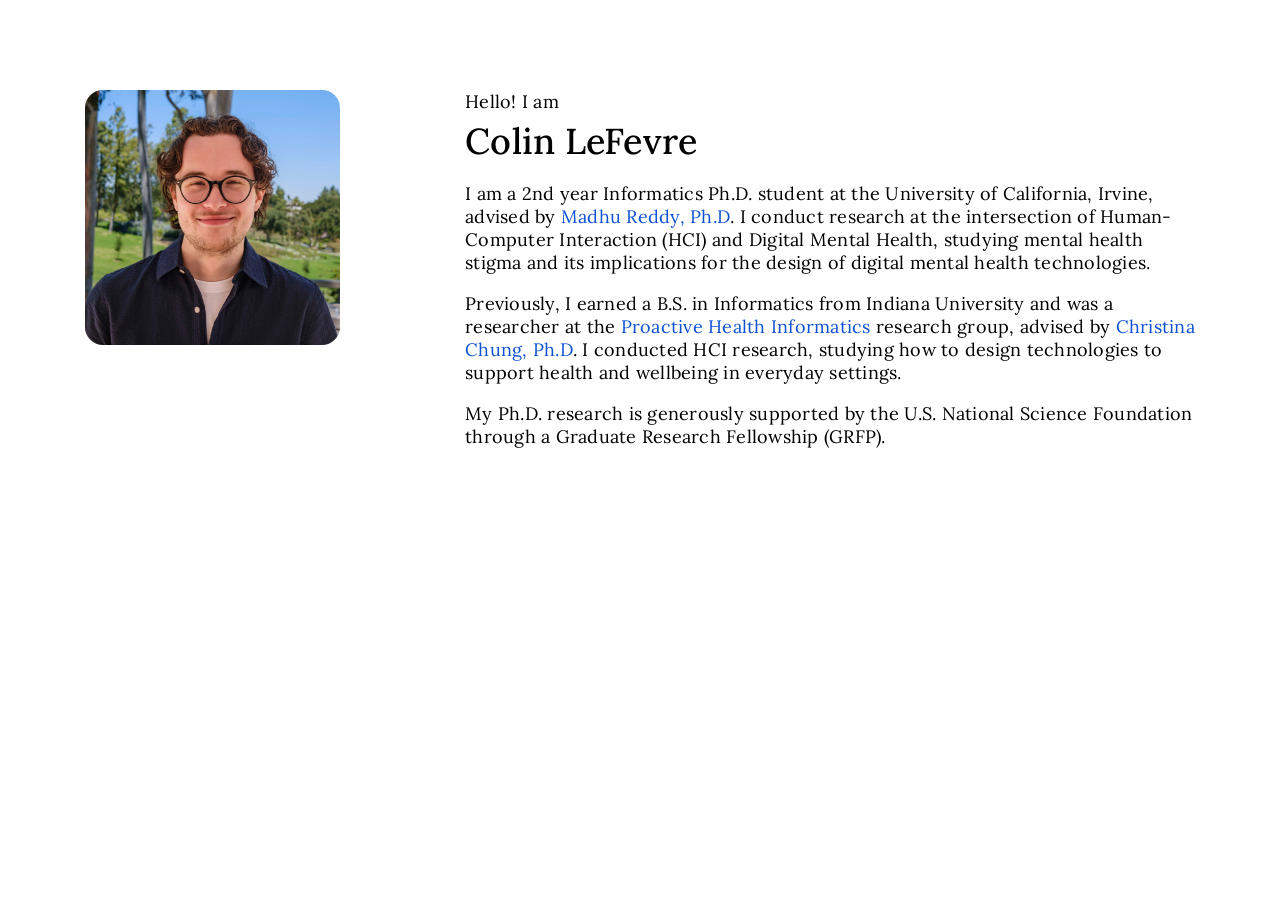
==== commit c0c34dd4: "base structure" ====
--- a/index.html
+++ b/index.html
@@ -19,14 +19,20 @@
                 <div class="row">
                     <div class="col-8 col-md-3 offset-2 offset-md-0">
                         <img src="./assets/headshot.jpg" alt="" />
-                        <ul>
+                        <!-- <ul>
                             <li>lefevrec@uci.edu</li>
-                            <li>LinkedIn</li>
-                            <li>Google Scholar</li>
-                            <li>Curriculum Vitae</li>
-                        </ul>
+                            <li><a href="https://www.linkedin.com/in/colin-lefevre/">LinkedIn</a></li>
+                            <li>
+                                <a href="https://scholar.google.com/citations?user=JTmDNdAAAAAJ&hl=en"
+                                    >Google Scholar</a
+                                >
+                            </li>
+                            <li><a href="./assets/cv.pdf">Curriculum Vitae</a></li>
+                        </ul> -->
                     </div>
-                    <div class="col-12 col-sm-9">
+                    <div class="col-12 col-md-8 offset-0 offset-md-1">
+                        <p class="pre-name">Hello! I am</p>
+                        <p class="name">Colin LeFevre</p>
                         <p>
                             I am a 2nd year Informatics Ph.D. student at the University of California, Irvine, advised
                             by
--- a/css/base.css
+++ b/css/base.css
@@ -1,6 +1,86 @@
+:root {
+    --background-color: #ffffff;
+    --text-color: #000000;
+    --link-color: #0d52d2;
+    --link-hover-color: #0d52d2cc;
+    --main-font-size: 18px;
+}
+
 img {
     max-width: 100%;
     height: auto;
     object-fit: cover;
-    border-radius: 0.25rem;
+    border-radius: 1rem;
+    margin-bottom: 0.5rem;
+    margin-top: 1rem;
 }
+
+@font-face {
+    font-family: "Lora";
+    src: url("../assets/Lora-VariableFont_wght.ttf") format("truetype");
+    font-display: swap;
+}
+
+html {
+    background-color: var(--background-color);
+    font-family: "Lora", sans-serif;
+    font-size: var(--main-font-size);
+}
+
+body {
+    font-size: 1rem;
+    color: var(--text-color);
+    font-variation-settings: "wght" 400;
+    letter-spacing: 0.25px;
+    margin: 0px;
+    padding-top: 4rem;
+    padding-bottom: 4rem;
+}
+
+@media (max-width: 767px) {
+    body {
+        padding-top: 2rem;
+        padding-bottom: 2rem;
+    }
+}
+
+a {
+    color: var(--link-color);
+    text-decoration: none;
+}
+
+a:hover {
+    color: var(--link-hover-color);
+}
+
+a:focus {
+    text-decoration: underline;
+}
+
+.name {
+    font-variation-settings: "wght" 500;
+    font-size: 2rem;
+    margin-top: 0;
+}
+
+.pre-name {
+    margin-bottom: 0.25rem;
+}
+
+p {
+    margin-top: 1rem;
+    margin-bottom: 1rem;
+    margin-left: 0;
+    margin-right: 0;
+    padding: 0;
+}
+
+ul {
+    list-style: none;
+    text-align: center;
+    padding-left: 0;
+}
+
+li {
+    margin-bottom: 0.33rem;
+}
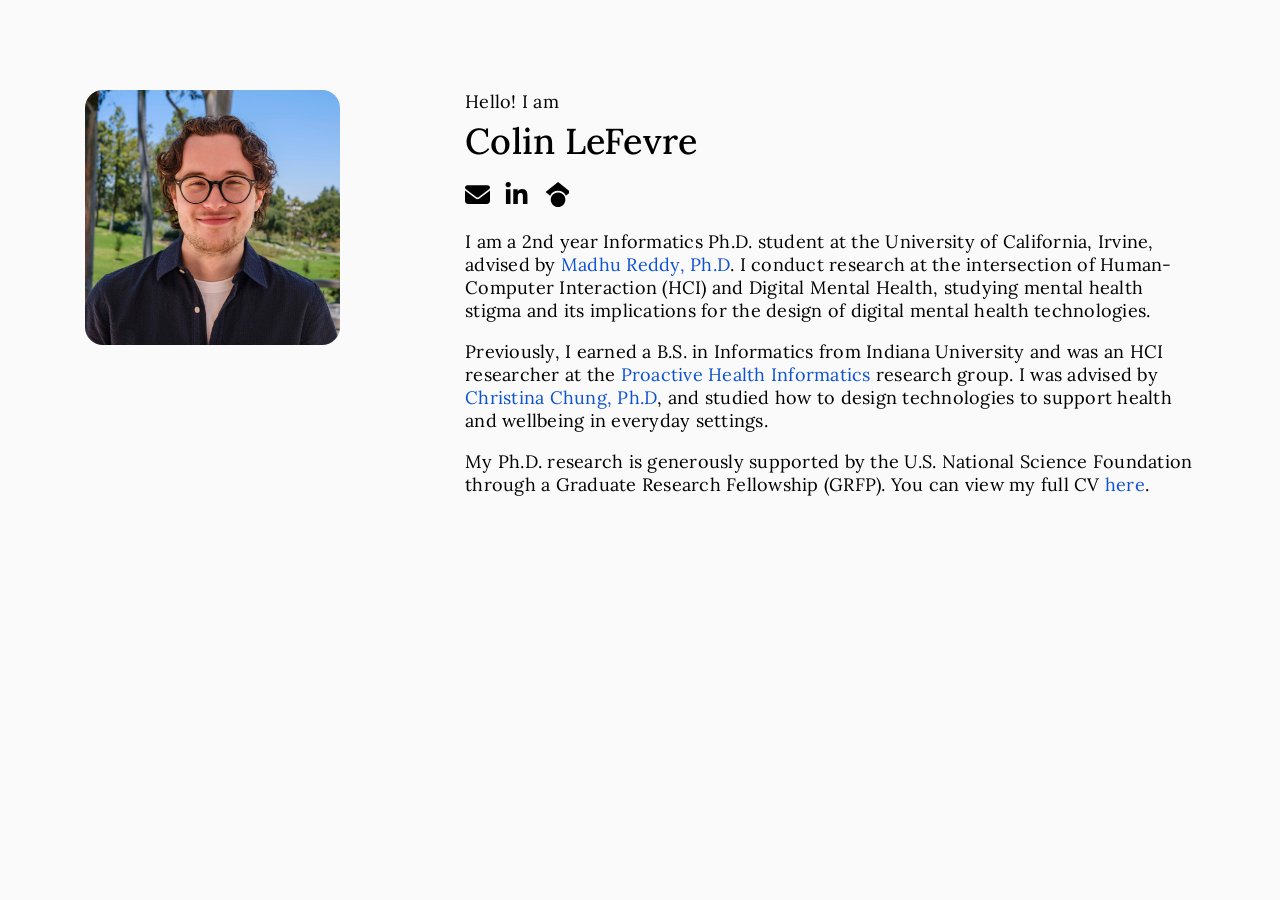
==== commit e6240a76: "deploy attempt" ====
--- a/index.html
+++ b/index.html
@@ -8,7 +8,7 @@
         <meta name="author" content="Colin LeFevre" />
 
         <!-- <link rel="icon" type="image/x-icon" href=""> -->
-        <title>Title</title>
+        <title>Colin LeFevre</title>
 
         <link rel="stylesheet" href="./css/bootstrap-grid.css" />
         <link rel="stylesheet" href="./css/base.css" />
@@ -18,21 +18,64 @@
             <div class="container">
                 <div class="row">
                     <div class="col-8 col-md-3 offset-2 offset-md-0">
-                        <img src="./assets/headshot.jpg" alt="" />
-                        <!-- <ul>
-                            <li>lefevrec@uci.edu</li>
-                            <li><a href="https://www.linkedin.com/in/colin-lefevre/">LinkedIn</a></li>
-                            <li>
-                                <a href="https://scholar.google.com/citations?user=JTmDNdAAAAAJ&hl=en"
-                                    >Google Scholar</a
-                                >
-                            </li>
-                            <li><a href="./assets/cv.pdf">Curriculum Vitae</a></li>
-                        </ul> -->
+                        <img
+                            src="./assets/headshot.jpg"
+                            alt="Young man with curly brown hair and round glasses smiles at the camera, wearing a navy button-up shirt over a light t-shirt in an outdoor setting with trees and blue sky in the background."
+                        />
                     </div>
                     <div class="col-12 col-md-8 offset-0 offset-md-1">
                         <p class="pre-name">Hello! I am</p>
                         <p class="name">Colin LeFevre</p>
+                        <div>
+                            <a href="mailto:lefevrec@uci.edu">
+                                <svg
+                                    class="svg-style"
+                                    xmlns="http://www.w3.org/2000/svg"
+                                    height="16"
+                                    width="16"
+                                    viewBox="0 0 512 512"
+                                    aria-hidden="true"
+                                >
+                                    <path
+                                        fill="currentColor"
+                                        opacity="1"
+                                        d="M48 64C21.5 64 0 85.5 0 112c0 15.1 7.1 29.3 19.2 38.4L236.8 313.6c11.4 8.5 27 8.5 38.4 0L492.8 150.4c12.1-9.1 19.2-23.3 19.2-38.4c0-26.5-21.5-48-48-48H48zM0 176V384c0 35.3 28.7 64 64 64H448c35.3 0 64-28.7 64-64V176L294.4 339.2c-22.8 17.1-54 17.1-76.8 0L0 176z"
+                                    />
+                                </svg>
+                            </a>
+                            <a href="https://www.linkedin.com/in/colin-lefevre/"
+                                ><svg
+                                    class="svg-style"
+                                    xmlns="http://www.w3.org/2000/svg"
+                                    height="16"
+                                    width="14"
+                                    viewBox="0 0 448 512"
+                                    aria-hidden="true"
+                                >
+                                    <path
+                                        fill="currentColor"
+                                        opacity="1"
+                                        d="M100.3 448H7.4V148.9h92.9zM53.8 108.1C24.1 108.1 0 83.5 0 53.8a53.8 53.8 0 0 1 107.6 0c0 29.7-24.1 54.3-53.8 54.3zM447.9 448h-92.7V302.4c0-34.7-.7-79.2-48.3-79.2-48.3 0-55.7 37.7-55.7 76.7V448h-92.8V148.9h89.1v40.8h1.3c12.4-23.5 42.7-48.3 87.9-48.3 94 0 111.3 61.9 111.3 142.3V448z"
+                                    />
+                                </svg>
+                            </a>
+                            <a href="https://scholar.google.com/citations?user=JTmDNdAAAAAJ&hl=en">
+                                <svg
+                                    class="svg-style"
+                                    xmlns="http://www.w3.org/2000/svg"
+                                    height="16"
+                                    width="14"
+                                    viewBox="0 0 448 512"
+                                    aria-hidden="true"
+                                >
+                                    <path
+                                        fill="currentColor"
+                                        opacity="1"
+                                        d="M390.9 298.5s0 .1 .1 .1c9.2 19.4 14.4 41.1 14.4 64-.1 82.5-66.9 149.4-149.4 149.4S106.7 445.1 106.7 362.7c0-22.9 5.2-44.6 14.4-64 1.7-3.6 3.6-7.2 5.6-10.7 4.4-7.6 9.4-14.7 15-21.3 27.4-32.6 68.5-53.3 114.4-53.3 33.6 0 64.6 11.1 89.6 29.9 9.1 6.9 17.4 14.7 24.8 23.5 5.6 6.6 10.6 13.8 15 21.3 2 3.4 3.8 7 5.5 10.5l-.1-.1zm26.4-18.8c-30.1-58.4-91-98.4-161.3-98.4s-131.2 40-161.3 98.4l-94.7-77 256-202.7 256 202.7-94.7 77.1 0-.1z"
+                                    />
+                                </svg>
+                            </a>
+                        </div>
                         <p>
                             I am a 2nd year Informatics Ph.D. student at the University of California, Irvine, advised
                             by
@@ -43,17 +86,17 @@
                             mental health technologies.
                         </p>
                         <p>
-                            Previously, I earned a B.S. in Informatics from Indiana University and was a researcher at
-                            the
+                            Previously, I earned a B.S. in Informatics from Indiana University and was an HCI researcher
+                            at the
                             <a href="https://prohealth.luddy.indiana.edu/index.html">Proactive Health Informatics</a>
-                            research group, advised by
-                            <a href="https://people.ucsc.edu/~cfchung/">Christina Chung, Ph.D</a>. I conducted HCI
-                            research, studying how to design technologies to support health and wellbeing in everyday
-                            settings.
+                            research group. I was advised by
+                            <a href="https://people.ucsc.edu/~cfchung/">Christina Chung, Ph.D</a>, and studied how to
+                            design technologies to support health and wellbeing in everyday settings.
                         </p>
                         <p>
                             My Ph.D. research is generously supported by the U.S. National Science Foundation through a
-                            Graduate Research Fellowship (GRFP).
+                            Graduate Research Fellowship (GRFP). You can view my full CV
+                            <a href="./assets/cv.pdf">here</a>.
                         </p>
                     </div>
                 </div>
--- a/css/base.css
+++ b/css/base.css
@@ -1,5 +1,5 @@
 :root {
-    --background-color: #ffffff;
+    --background-color: #fafafa;
     --text-color: #000000;
     --link-color: #0d52d2;
     --link-hover-color: #0d52d2cc;
@@ -84,3 +84,11 @@
 li {
     margin-bottom: 0.33rem;
 }
+
+.svg-style {
+    color: var(--text-color);
+    height: 25px;
+    width: 25px;
+    margin-right: 0.5rem;
+    margin-left: 0;
+}
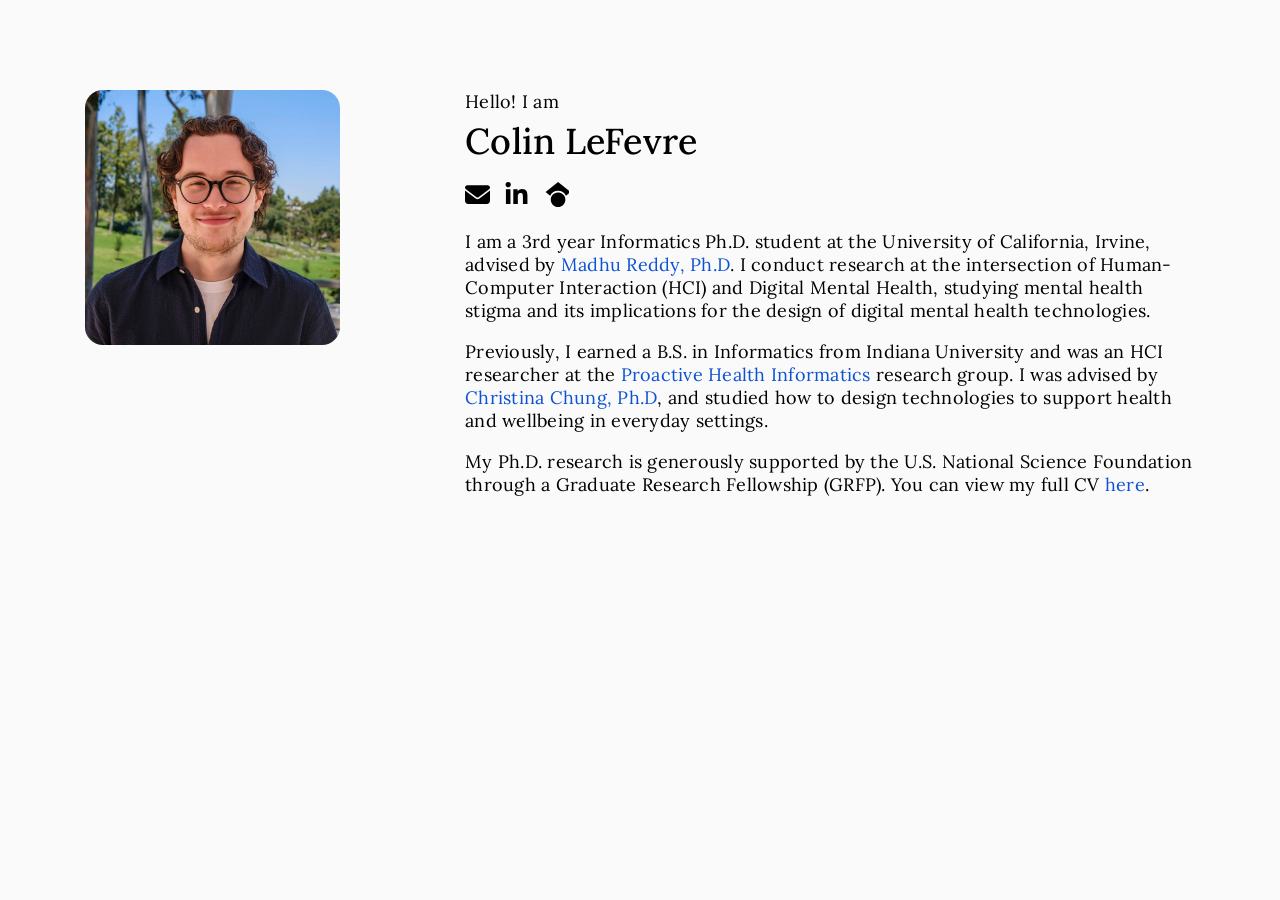
==== commit 7705ddb2: "Update Ph.D. year from 2nd to 3rd year" ====
--- a/index.html
+++ b/index.html
@@ -77,7 +77,7 @@
                             </a>
                         </div>
                         <p>
-                            I am a 2nd year Informatics Ph.D. student at the University of California, Irvine, advised
+                            I am a 3rd year Informatics Ph.D. student at the University of California, Irvine, advised
                             by
                             <a href="https://www.informatics.uci.edu/explore/faculty-profiles/madhu-reddy/"
                                 >Madhu Reddy, Ph.D</a
